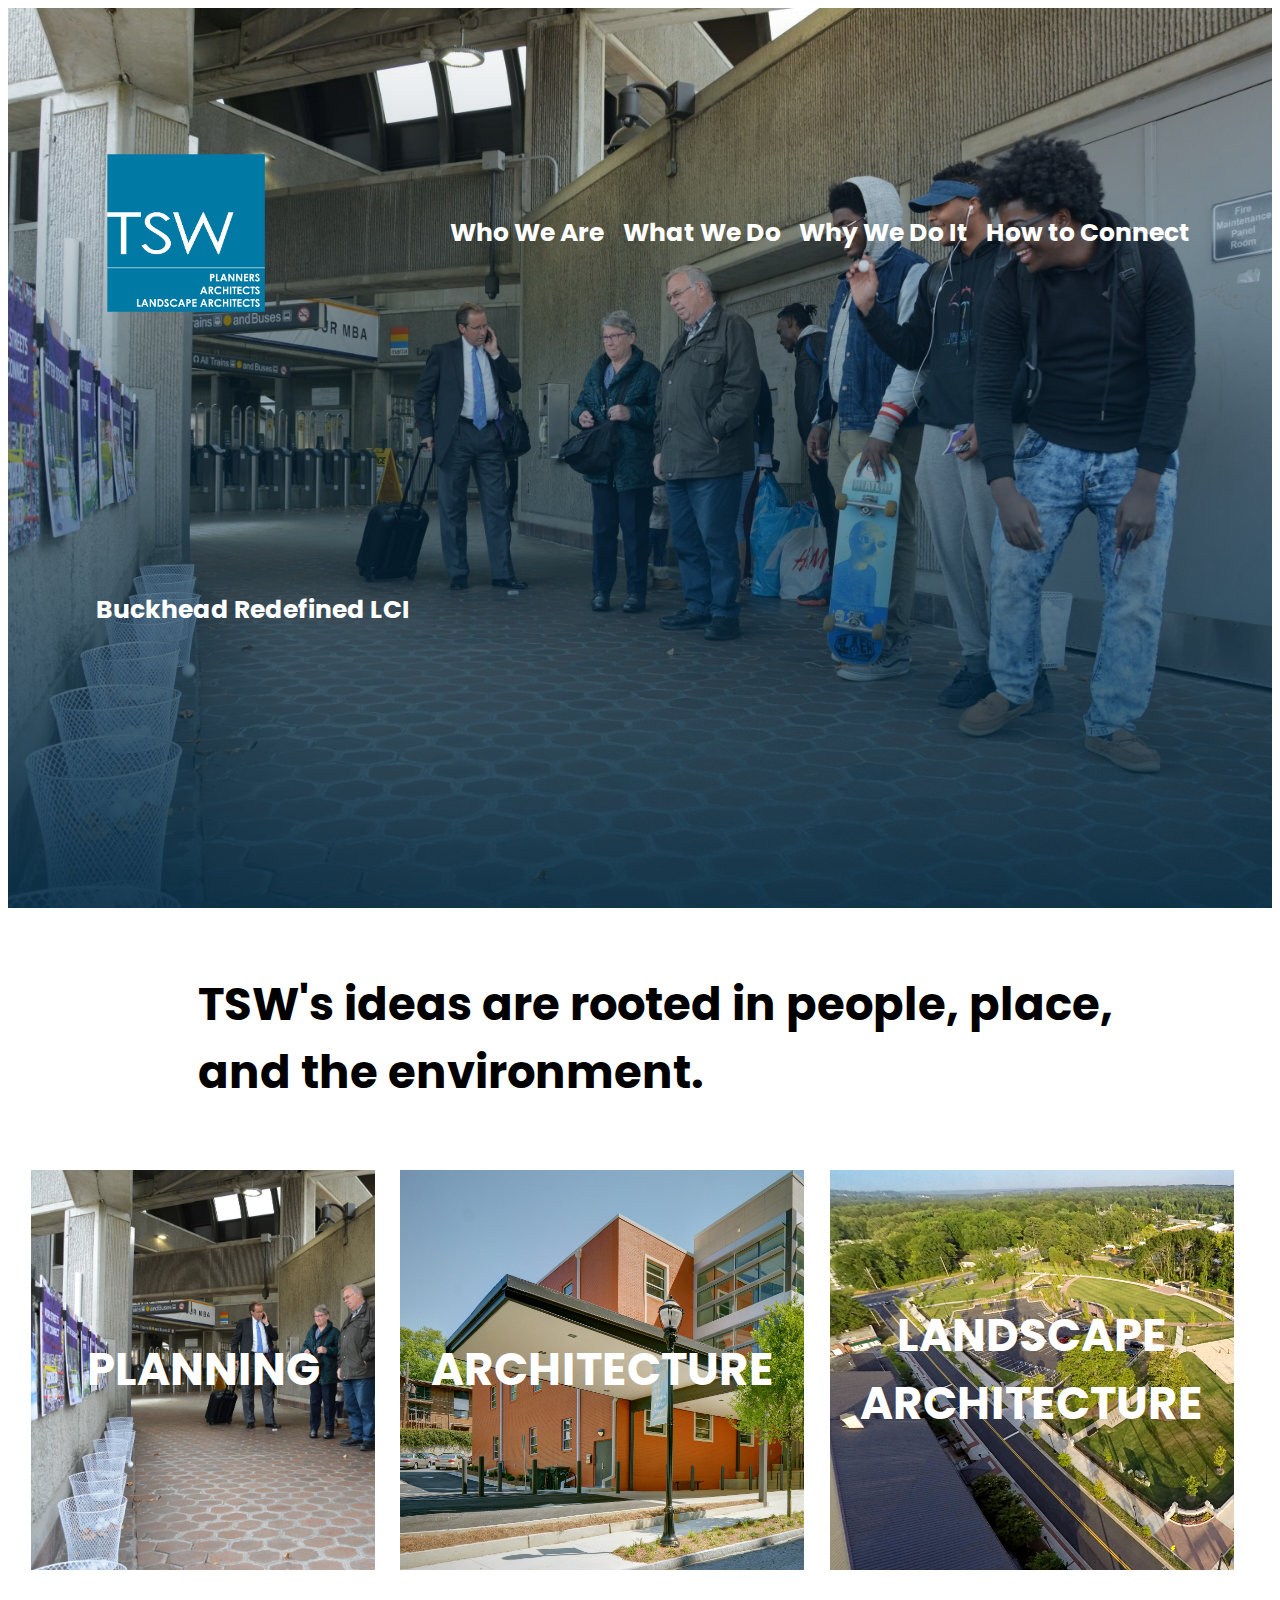
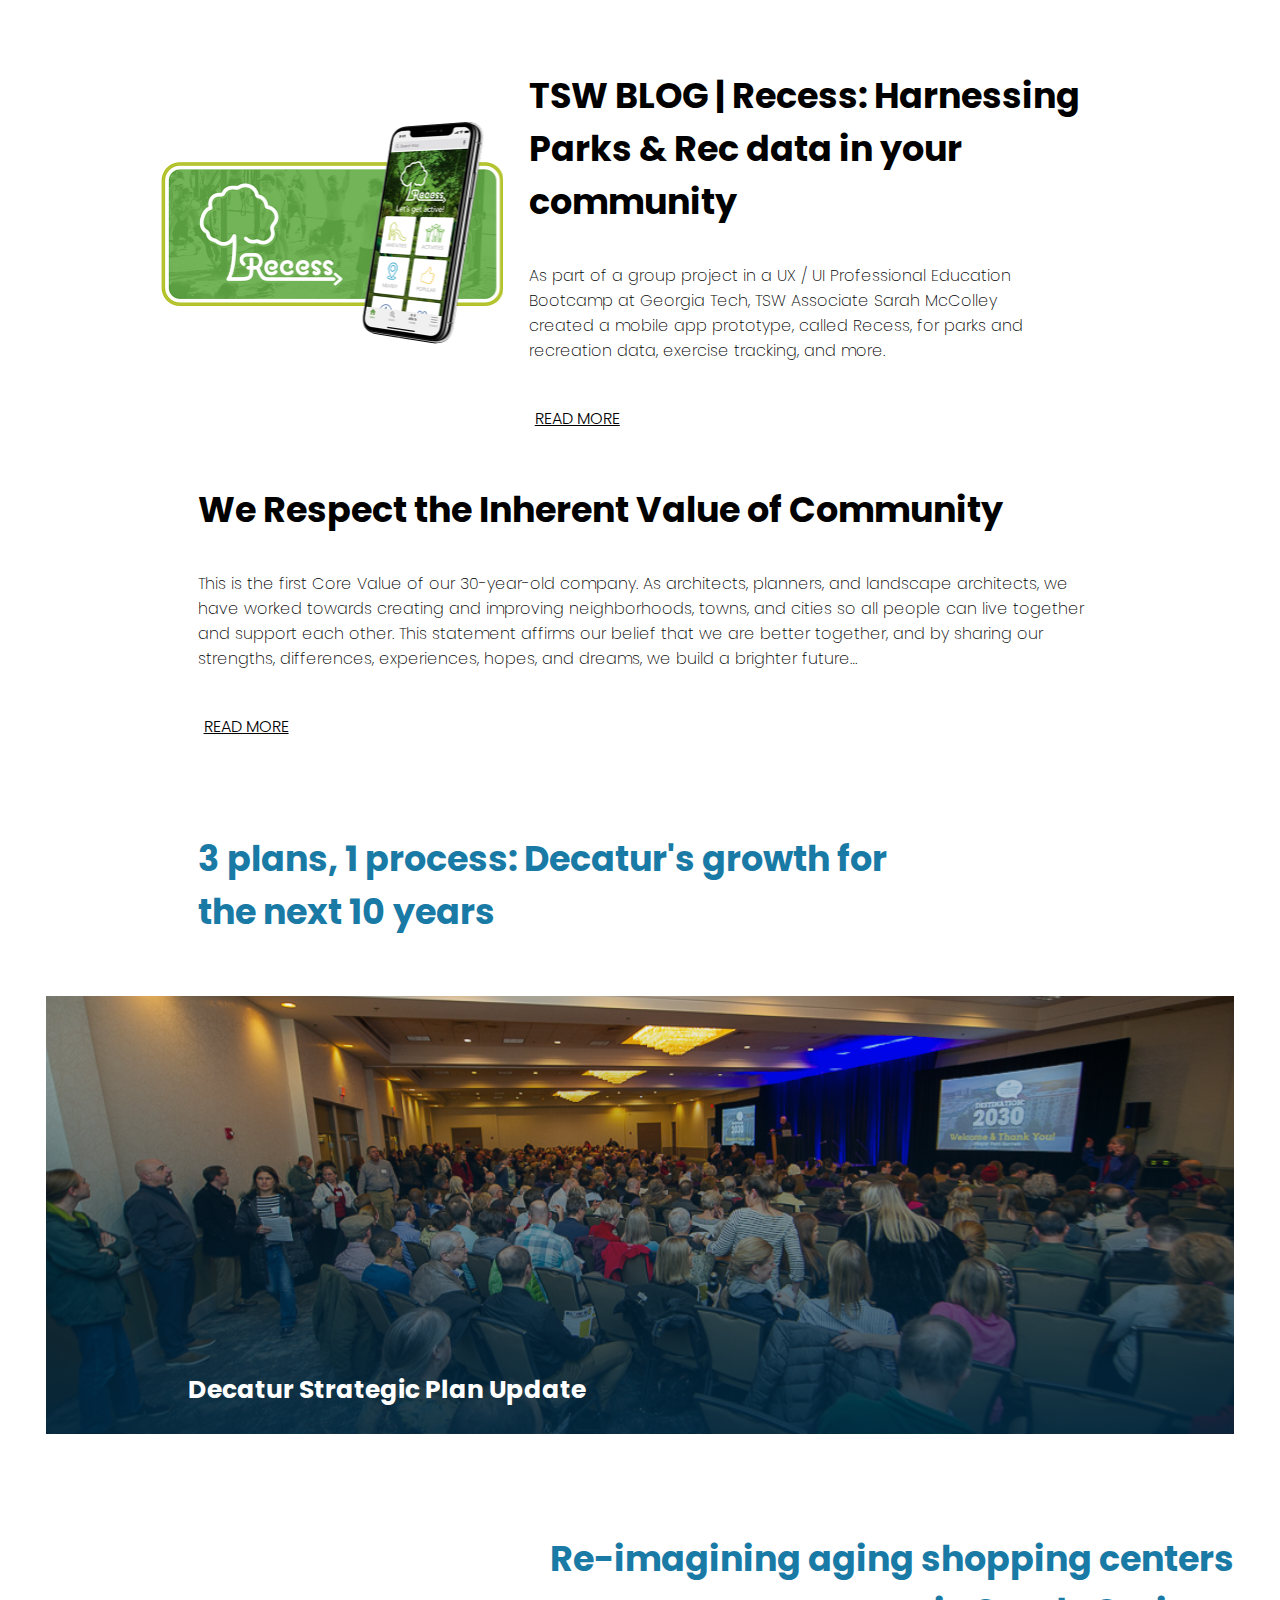
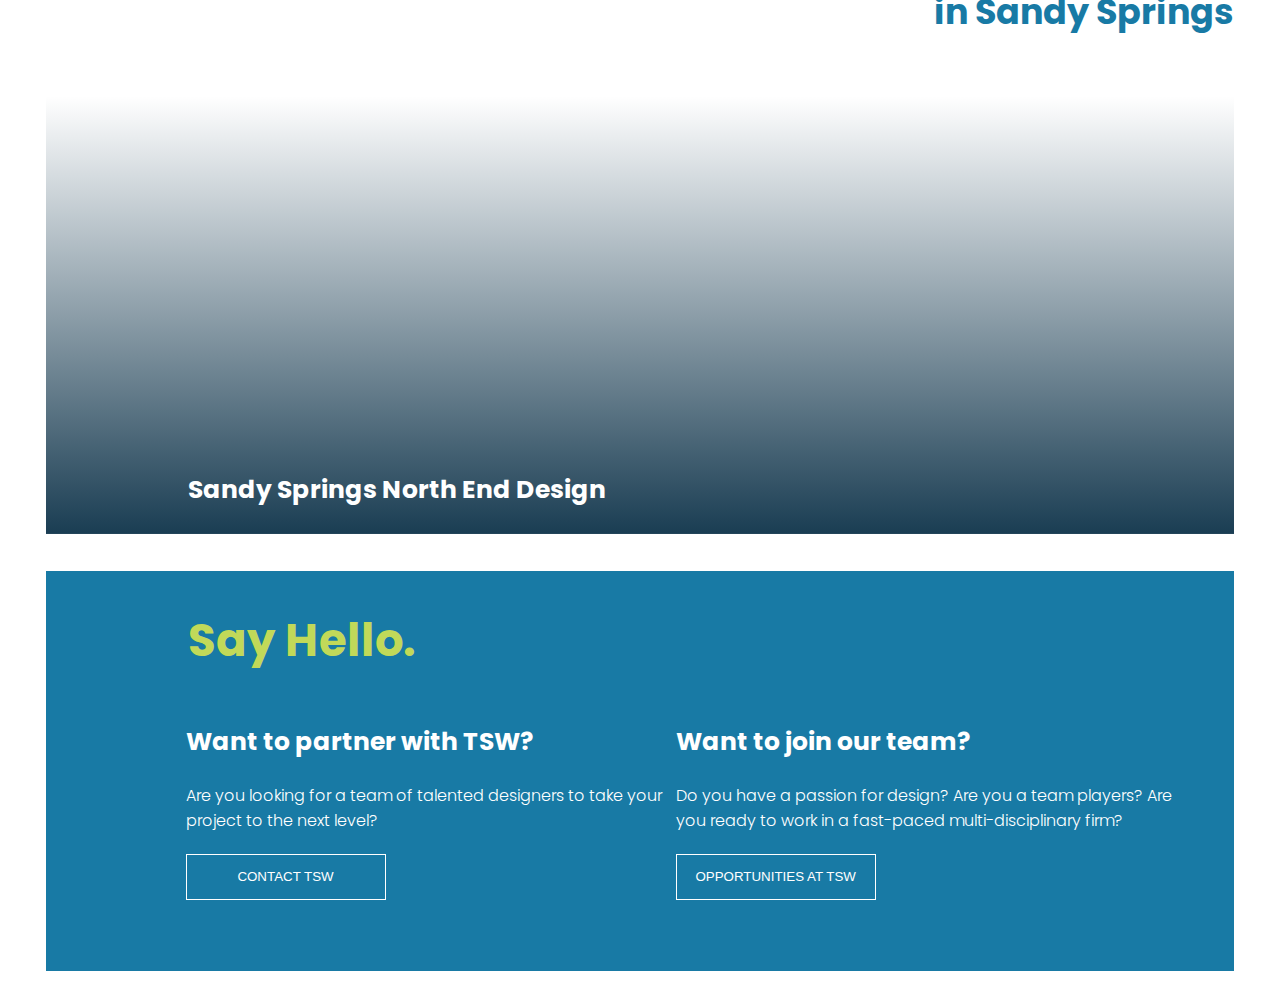
==== index.html @ 7402dec1 "TSW Homework 19 V0" ====
<!DOCTYPE html>
<html>
    <head>
        <title>TSW Planners | Architects | Landscape Architects</title>
        <link rel="preconnect" href="https://fonts.gstatic.com">
        <link href="https://fonts.googleapis.com/css2?family=Poppins:ital,wght@0,100;0,200;0,300;0,400;0,500;0,600;0,700;0,800;0,900;1,100;1,200;1,300;1,400;1,500;1,600;1,700;1,800;1,900&display=swap" rel="stylesheet">
        <link href="css-folder/style.css" rel="stylesheet" type="text/css">
    </head>
    <body>
        <nav class="primaryNav">
            <div id="logo">
                <img src="images-folder/tsw_logo.png">
            </div>
            <nav class="navBar">
                <a href="about.html">Who We Are</a>
                <p>What We Do</p>
                <a href="casestudy.html">Why We Do It</a>
                <p>How to Connect</p>
            </nav>
            <h3 class ="heroProject">
                <p>Buckhead Redefined LCI</p>
            </h3>
        </nav>

        <div class="TSWideas">
                <h1>TSW's ideas are rooted in people, place, and the environment.</h1>
        </div>
            
        <section class="studios">
            <div id="planning">
                <h1>PLANNING</h1>
            </div>
            <div id="architecture">
                <h1>ARCHITECTURE</h1>
            </div>
            <div id="larch">
                <h1>LANDSCAPE ARCHITECTURE</h1>
            </div>
        </section>
        <div></div>

        <section class= "Blog">
            <div id="Recess">
            </div>
            <div id="BlogPost">
                <h2 class="BlogName">
                    <p>TSW BLOG | Recess: Harnessing Parks & Rec data in your community</p>
                </h2>
                <h4 class="BlogDesc">
                    <p>As part of a group project in a UX / UI  Professional Education Bootcamp at Georgia Tech, TSW Associate Sarah McColley created a mobile app prototype, called Recess, for parks and recreation data, exercise tracking, and more. </p>
                </h4>
                <button class="readMore">
                    <h4>READ MORE</h4>
                </button>
            </div>
            
            <div class="valueCommunity">
                <h2 class="valueName">
                    <p>We Respect the Inherent Value of Community</p>
                </h2>
                <h4 class="valueDesc">
                    <p>This is the first Core Value of our 30-year-old company.  As architects, planners, and landscape architects, we have worked towards creating and improving neighborhoods, towns, and cities so all people can live together and support each other. This statement affirms our belief that we are better together, and by sharing our strengths, differences, experiences, hopes, and dreams, we build a brighter future…</p>
                </h4>
                <button class="readMore">
                    <h4>READ MORE</h4>
                </button>
            </div>
        </section>

        <section class="featuredProjects">
            <h2 class="decaturHeadline">
                <p> 3 plans, 1 process: Decatur's growth for the next 10 years</p>
            </h2>
            <div id="decatur">
                <h3 class="projectName">
                    <p>Decatur Strategic Plan Update</p>
                </h3>
            </div>
            <h2 class="ssHeadline">
                <p>Re-imagining aging shopping centers in Sandy Springs</p>
            </h2>
            <div id="sandySprings">
                <h3 class="projectName">
                    <p>Sandy Springs North End Design</p>
                </h3>
            </div>
        </section>

        <section class="footer">
            <h1 class="sayHello">Say Hello.</h1>
            <div class="footerLeft">
                <h3 class="team">Want to partner with TSW?</h3>
                <h4 class="designTeam">
                    <p>Are you looking for a team of talented designers to take your project to the next level?</p>
                </h4>
                <button class="whitePrimary">
                    <p>CONTACT TSW</p>
                </button>
            </div>        
            <div class="footerRight">
                <h3 class="team">Want to join our team?</h3>
                <h4 class="designTeam">
                    <p>Do you have a passion for design? Are you a team players? Are you ready to work in a fast-paced multi-disciplinary firm?</p>
                </h4>
                <button class="whitePrimary">
                    <p>OPPORTUNITIES AT TSW</p>
                </button>
            </div>
        </section>
        
    </body>
</html>
---- css-folder/style.css ----
/*Navigation*/

.primaryNav {
    display: grid;
    grid-template-columns: 35% 65%;
    grid-template-rows: 450px 450px;
    grid-template-areas:
        "logo navBar";
    margin: 0px;
     /* Permalink - use to edit and share this gradient: https://colorzilla.com/gradient-editor/#ffffff+0,012840+84,012840+84&0+0,0.9+100;TSW */
     background: -moz-linear-gradient(top, rgba(255,255,255,0) 0%, rgba(1,40,64,0.76) 84%, rgba(1,40,64,0.9) 100%),url(../images-folder/buckhead_redefined.JPG); /* FF3.6-15 */
     background: -webkit-linear-gradient(top, rgba(255,255,255,0) 0%,rgba(1,40,64,0.76) 84%,rgba(1,40,64,0.9) 100%),url(../images-folder/buckhead_redefined.JPG); /* Chrome10-25,Safari5.1-6 */
     background: linear-gradient(to bottom, rgba(255,255,255,0) 0%,rgba(1,40,64,0.76) 84%,rgba(1,40,64,0.9) 100%),url(../images-folder/buckhead_redefined.JPG); /* W3C, IE10+, FF16+, Chrome26+, Opera12+, Safari7+ */
     filter: progid:DXImageTransform.Microsoft.gradient( startColorstr='#00ffffff', endColorstr='#e6012840',GradientType=0 ); /* IE6-9 */   
     background-repeat: no-repeat;
     background-size: cover;
     background-position: center;
    
}
#logo {
    grid-area: logo;
    display: flex;
    position: relative;
    transform: scale(.35);
    margin-left: -15%;
    justify-content: flex-start;
}
.navBar {
    display: flex;
    grid-area: navBar;
    justify-content: space-between;
    font-size: 25px;
    font-weight: 700;
    font-family: 'Poppins', sans-serif;
    color: white;
    margin-right: 10%;
    align-items: center;
    justify-content: space-between;
}
a {
    color: white;
    text-decoration: none;
}
a:active {
    color: white;
    text-decoration: underline, #187AA5;
}
.heroProject p {
    margin-left: 20%;
    color: white;
    width: 90%;
    font-weight: 700;
    margin-top: 30%;
}

/*Studios*/

.TSWideas {
    display: inline-block;
    width: 75%;
    text-align: left;
    font-weight: 700;
    margin-left: 15%;
    margin-top: 5%;
}

.studios {
    display: grid;
    grid-template-columns: 1fr 1fr 1fr;
    grid-template-rows: 400px;
    grid-gap: 2%;
    grid-template-areas:
        "planning architecture larch";
    text-align: center;
    align-content: center; 
    margin-right: 3%;
    margin-left: -3%;
    margin-top: 5%;
    margin-bottom: 5%;
    color: white;
}

#planning {
    display: flex;
    grid-area: planning;
    background-image: url(../images-folder/buckhead_redefined.JPG);
    background-size: cover;
    margin-left: 15%;
    justify-content: center;
    align-items: center;
    
}
#architecture {
    display: flex;
    grid-area: architecture;
    background-image: url(../images-folder/christ_church.jpg);
    background-size: cover;
    justify-content: center;
    align-items: center;
}

#larch {
    display: flex;
    grid-area: larch;
    background-image: url(../images-folder/lawrenceville_lawn.jpg);
    background-size: cover;
    justify-content: center;
    align-items: center;

}
/**Blog Posts**/

.Blog {
    display: grid;
    grid-template-columns: 1fr 1.5fr;
    grid-template-rows: 400px 300px;
    grid-template-areas:
        "Recess BlogPost"
        "valueCommunity valueCommunity";
    grid-gap: 2%;
    margin-top: 5%;
}
#Recess {
    grid-area: Recess;
    background-image: url(../images-folder/recess_home.png);
    background-size: cover;
    margin-left: 25%;
}

#BlogPost {
    background-image: url(..images-folder/recess_home.png);
    grid-area: BlogPost;
    margin-right: 15%;
}

.BlogDesc p {
    font-weight: 200;
    width: 85%;
}
.readMore {
    font-weight: 900;
    text-decoration: underline;
    border-color: none;
    border-style: none;
    background-color: transparent;
}
.valueCommunity {
    grid-area: valueCommunity;
    margin-left: 15%
}
.valueName {
    font-weight: 700;
    width: 85%;
}
.valueDesc {
    font-weight: 200;
    width: 85%;
}


/*Featured Projects*/
.featuredProjects {
    display: grid;
    grid-template-columns: 40% 60%;
    grid-template-rows: 300px 400px 300px 400px;
    grid-template-areas:
        "decaturHeadline decaturHeadline"
        "decatur decatur"
        "ssHeadline ssHeadline"
        "sandySprings sandySprings";
}
.decaturHeadline {
    grid-area: decaturHeadline;
    width: 55%;
    margin-left: 15%;
    margin-top: 5%;
    color: #187AA5;
}
#decatur {
    display: flex;
    grid-area: decatur;
    align-items: flex-end;
    justify-content: flex-start;
    margin-top: -3%;
    margin-right: 3%;
    margin-left: 3%;
     /* Permalink - use to edit and share this gradient: https://colorzilla.com/gradient-editor/#ffffff+0,012840+84,012840+84&0+0,0.9+100;TSW */
     background: -moz-linear-gradient(top, rgba(255,255,255,0) 0%, rgba(1,40,64,0.76) 84%, rgba(1,40,64,0.9) 100%),url(../images-folder/decatur_openingnight.jpg); /* FF3.6-15 */
     background: -webkit-linear-gradient(top, rgba(255,255,255,0) 0%,rgba(1,40,64,0.76) 84%,rgba(1,40,64,0.9) 100%),url(../images-folder/decatur_openingnight.jpg); /* Chrome10-25,Safari5.1-6 */
     background: linear-gradient(to bottom, rgba(255,255,255,0) 0%,rgba(1,40,64,0.76) 84%,rgba(1,40,64,0.9) 100%),url(../images-folder/decatur_openingnight.jpg); /* W3C, IE10+, FF16+, Chrome26+, Opera12+, Safari7+ */
     filter: progid:DXImageTransform.Microsoft.gradient( startColorstr='#00ffffff', endColorstr='#e6012840',GradientType=0 ); /* IE6-9 */   
     background-repeat: no-repeat;
     background-size: cover;
     background-position: center;
}

.ssHeadline {
    grid-area: ssHeadline;
    width: 55%;
    margin-left: 42%;
    margin-right: 3%;
    margin-top: 5%;
    color: #187AA5;
    text-align: right;
}

#sandySprings {
    display: flex;
    grid-area: sandySprings;
    align-items: flex-end;
    justify-content: flex-start;
    margin-right: 3%;
    margin-left: 3%;
    margin-top: -3%;
     /* Permalink - use to edit and share this gradient: https://colorzilla.com/gradient-editor/#ffffff+0,012840+84,012840+84&0+0,0.9+100;TSW */
     background: -moz-linear-gradient(top, rgba(255,255,255,0) 0%, rgba(1,40,64,0.76) 84%, rgba(1,40,64,0.9) 100%),url(../images-folder/northsprings_site1_aerial.jpg); /* FF3.6-15 */
     background: -webkit-linear-gradient(top, rgba(255,255,255,0) 0%,rgba(1,40,64,0.76) 84%,rgba(1,40,64,0.9) 100%),url(../images-folder/northsprings_site1_aerial.jpg); /* Chrome10-25,Safari5.1-6 */
     background: linear-gradient(to bottom, rgba(255,255,255,0) 0%,rgba(1,40,64,0.76) 84%,rgba(1,40,64,0.9) 100%),url(../images-folder/northsprings_site1_aerial.jpg); /* W3C, IE10+, FF16+, Chrome26+, Opera12+, Safari7+ */
     filter: progid:DXImageTransform.Microsoft.gradient( startColorstr='#00ffffff', endColorstr='#e6012840',GradientType=0 ); /* IE6-9 */   
     background-repeat: no-repeat;
     background-size: cover;
     background-position: center;
}

.projectName {
    font-weight: 700;
    width: 55%;
    margin-left: 12%;
    color: white;
    align-items: end;
}
            
            
/*Footer*/
.footer{
    display: grid;
    grid-template-columns: 1fr 1fr;
    grid-template-rows: 100px 300px;
    grid-gap: 6%;
    grid-template-areas:
        "sayHello sayHello"
        "footerLeft footerRight";
    background-color: #187AA5;
    margin-top: 3%;
    margin-right: 3%;
    margin-left: 3%;
}
.sayHello {
    grid-area: sayHello;
    font-weight: 700px;
    color: #C1D959;
    margin-left: 9%;
    padding: 3%;
    margin-bottom: 5%;
}
.footerLeft {
    grid-area: footerLeft;
    margin-left: 25%;
    margin-top: 5%;
    color: white;
}

.footerRight {
    grid-area: footerRight;
    margin-top: 5%;
}
.team {
    font-weight: 700;
    color: white;
}
.designTeam {
    color: white;
    width: 500px;
}
.whitePrimary {
    font-weight: 200;
    border: 1.5px solid white;
    background-color: transparent;
    color: white;
    width: 200px;
}
/* Typography CSS */

h1 {
    font-size: 45px;
    margin: 0px 0px;
    font-weight: 700px;
    font-family: 'Poppins', sans-serif;
}
h2 {
    font-size: 35px;
    margin: 0px 0px;
    font-family: 'Poppins', sans-serif;
}
  
h3 {
    font-size: 25px;
    font-weight: 500;
    margin: 0px 0px;
    font-family: 'Poppins', sans-serif;
}
  
h4 {
    color: black;
    font-weight: 300;
    font-size: 16px;
    font-family: 'Poppins', sans-serif;
}
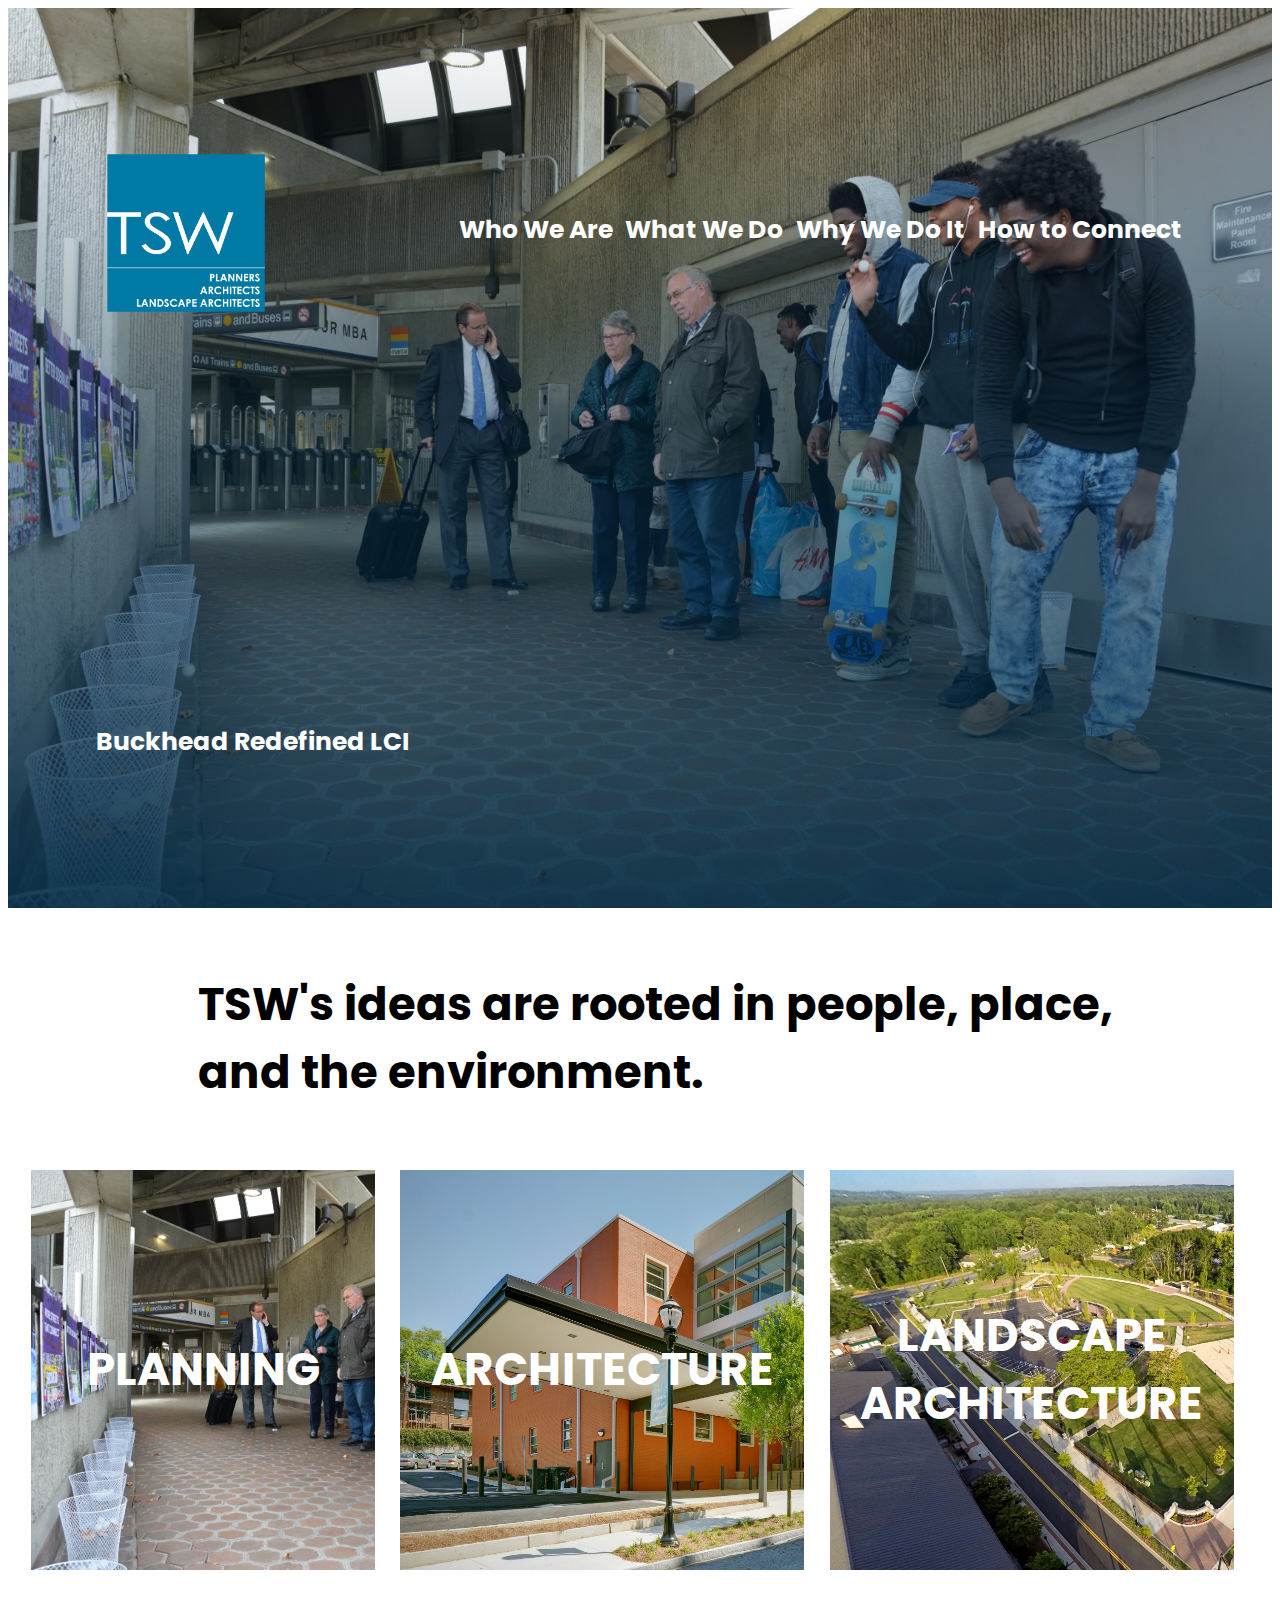
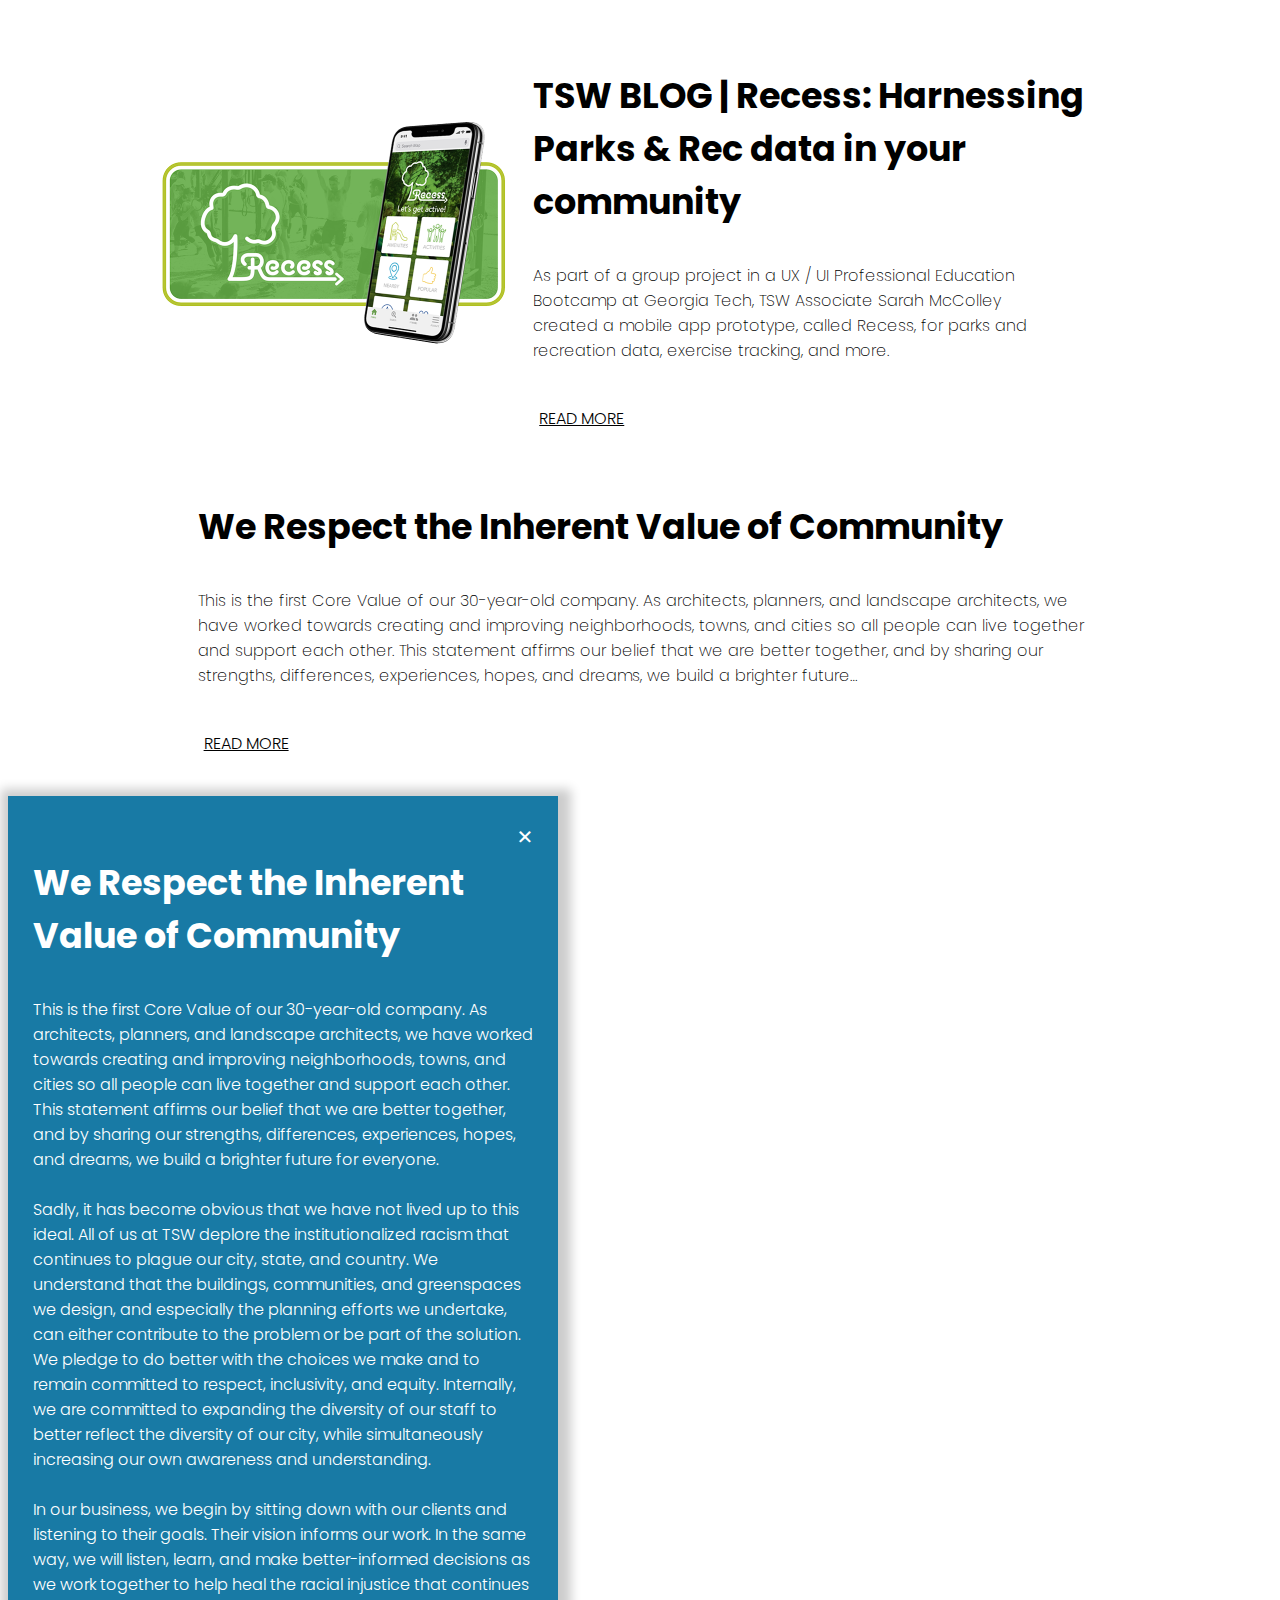
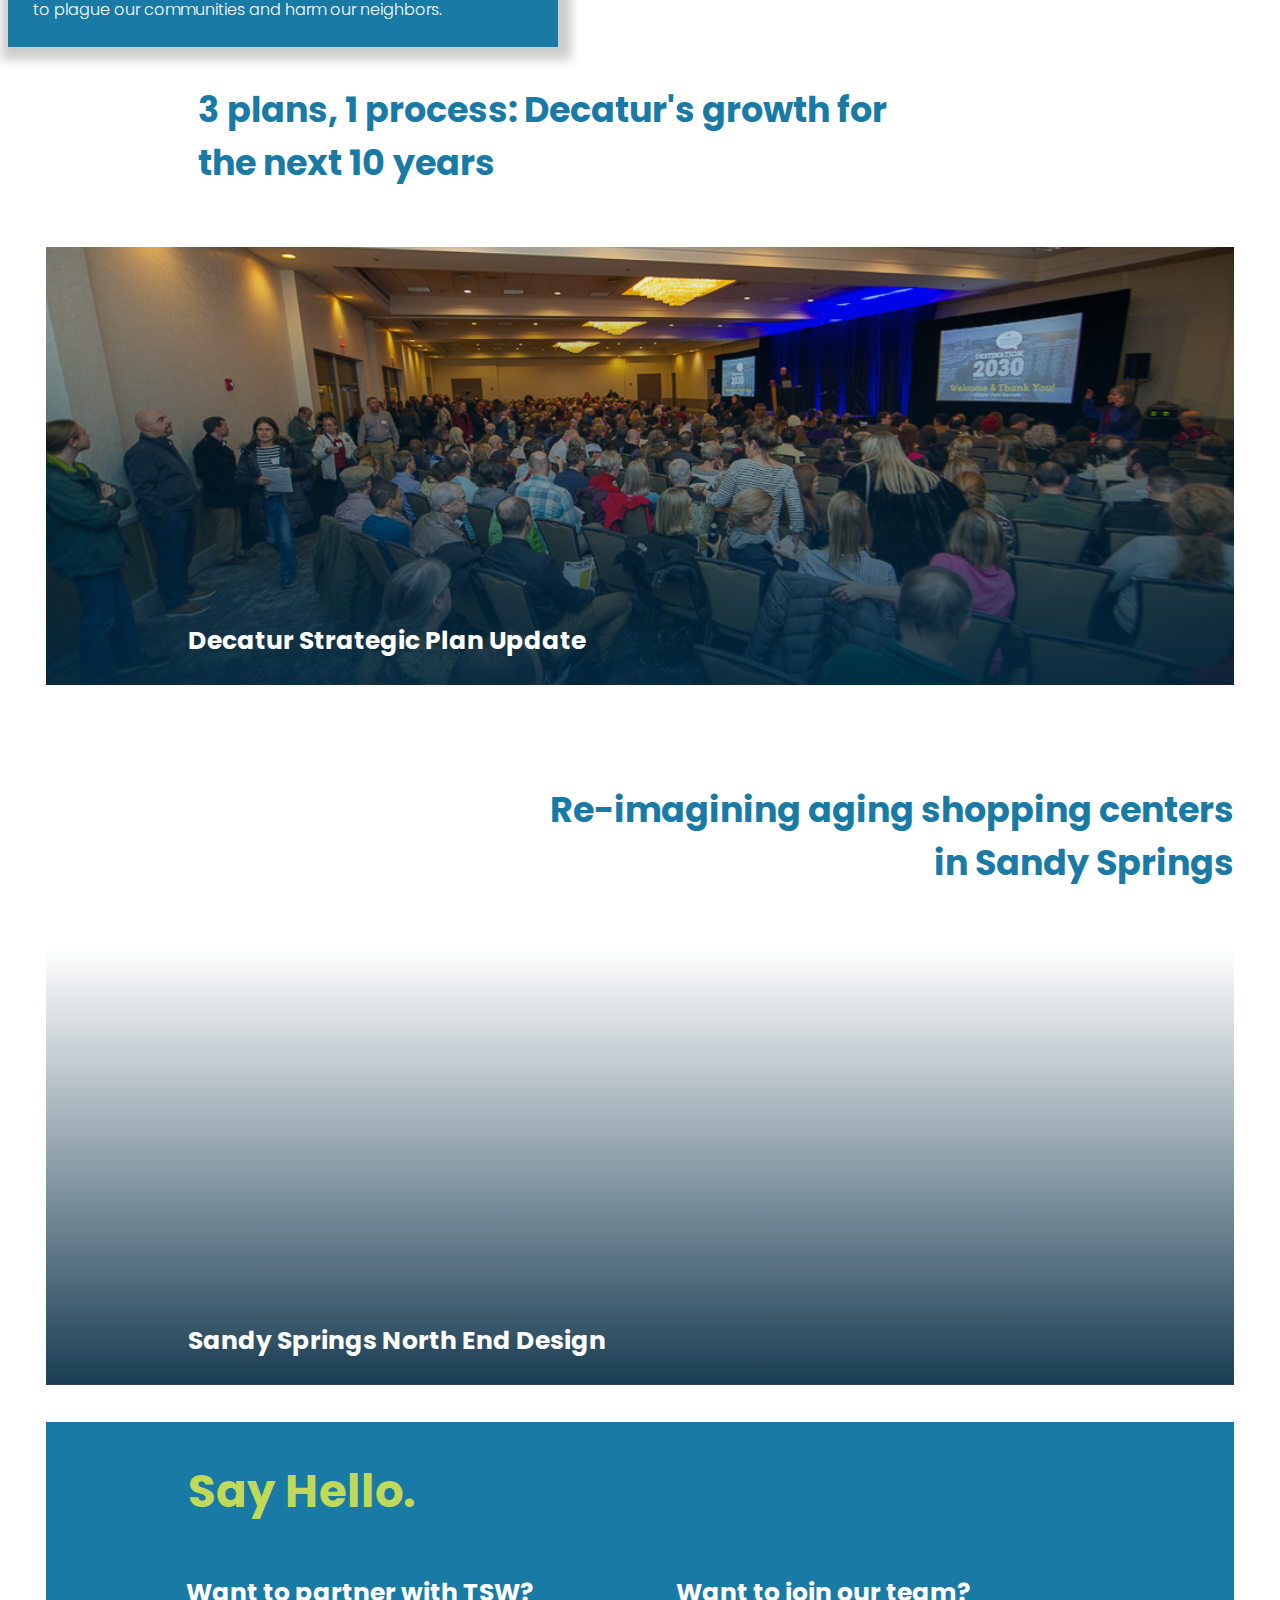
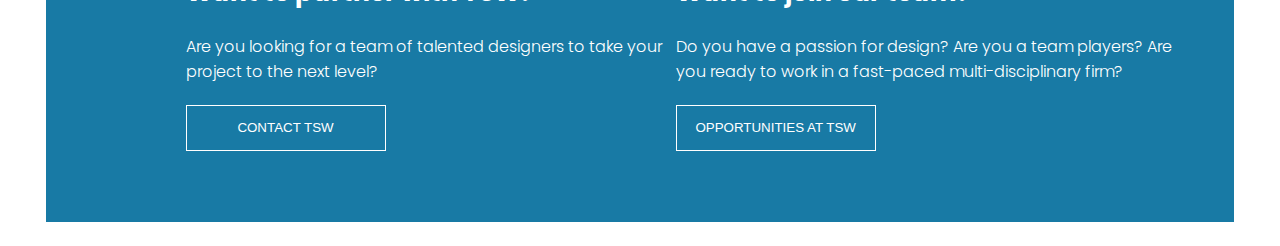
==== commit e857f643: "TSW_Website_HW19_V3" ====
--- a/index.html
+++ b/index.html
@@ -6,6 +6,8 @@
         <link rel="preconnect" href="https://fonts.gstatic.com">
         <link href="https://fonts.googleapis.com/css2?family=Poppins:ital,wght@0,100;0,200;0,300;0,400;0,500;0,600;0,700;0,800;0,900;1,100;1,200;1,300;1,400;1,500;1,600;1,700;1,800;1,900&display=swap" rel="stylesheet">
         <link href="css-folder/style.css" rel="stylesheet" type="text/css">
+        <script src="js-folder/index.js"></script>
+        <script src="https://code.jquery.com/jquery-3.5.1.js"></script>
     </head>
     <body>
         <nav class="primaryNav">
@@ -14,9 +16,9 @@
             </div>
             <nav class="navBar">
                 <a href="about.html">Who We Are</a>
-                <p>What We Do</p>
+                <a>What We Do</a>
                 <a href="casestudy.html">Why We Do It</a>
-                <p>How to Connect</p>
+                <a>How to Connect</a>
             </nav>
             <h3 class ="heroProject">
                 <p>Buckhead Redefined LCI</p>
@@ -55,6 +57,7 @@
                 </button>
             </div>
             
+            
             <div class="valueCommunity">
                 <h2 class="valueName">
                     <p>We Respect the Inherent Value of Community</p>
@@ -62,9 +65,19 @@
                 <h4 class="valueDesc">
                     <p>This is the first Core Value of our 30-year-old company.  As architects, planners, and landscape architects, we have worked towards creating and improving neighborhoods, towns, and cities so all people can live together and support each other. This statement affirms our belief that we are better together, and by sharing our strengths, differences, experiences, hopes, and dreams, we build a brighter future…</p>
                 </h4>
-                <button class="readMore">
+                <button class="readMore value">
                     <h4>READ MORE</h4>
                 </button>
+            </div>
+            <div id="modal">
+                <div class = "modalContent">
+                    <span class="close">&times;</span>
+                    <p>We Respect the Inherent Value of Community</p>
+                    <a>This is the first Core Value of our 30-year-old company.  As architects, planners, and landscape architects, we have worked towards creating and improving neighborhoods, towns, and cities so all people can live together and support each other.  This statement affirms our belief that we are better together, and by sharing our strengths, differences, experiences, hopes, and dreams, we build a brighter future for everyone.
+                        <br><br>Sadly, it has become obvious that we have not lived up to this ideal.  All of us at TSW deplore the institutionalized racism that continues to plague our city, state, and country.  We understand that the buildings, communities, and greenspaces we design, and especially the planning efforts we undertake, can either contribute to the problem or be part of the solution.  We pledge to do better with the choices we make and to remain committed to respect, inclusivity, and equity.  Internally, we are committed to expanding the diversity of our staff to better reflect the diversity of our city, while simultaneously increasing our own awareness and understanding.
+                        <br><br>In our business, we begin by sitting down with our clients and listening to their goals.  Their vision informs our work.  In the same way, we will listen, learn, and make better-informed decisions as we work together to help heal the racial injustice that continues to plague our communities and harm our neighbors.
+                    </a>
+                </div>
             </div>
         </section>
 
@@ -108,6 +121,5 @@
                 </button>
             </div>
         </section>
-        
     </body>
 </html>--- a/css-folder/style.css
+++ b/css-folder/style.css
@@ -26,6 +26,11 @@
     margin-left: -15%;
     justify-content: flex-start;
 }
+
+#logo :hover {
+    transform: scale(1.25);
+    transition: transform .3s;
+}
 .navBar {
     display: flex;
     grid-area: navBar;
@@ -37,21 +42,30 @@
     margin-right: 10%;
     align-items: center;
     justify-content: space-between;
+    padding: 1%;
+    border-bottom: 3px solid transparent;
 }
 a {
     color: white;
     text-decoration: none;
+    border-bottom: 3px solid transparent;
+}
+
+.navBar a:hover {
+    border-bottom: 3px solid #187AA5;
+    transition: 0.3s;
 }
 a:active {
     color: white;
-    text-decoration: underline, #187AA5;
+    border-bottom: 3px solid #187AA5;
+    
 }
 .heroProject p {
     margin-left: 20%;
     color: white;
     width: 90%;
     font-weight: 700;
-    margin-top: 30%;
+    margin-top: 60%;
 }
 
 /*Studios*/
@@ -91,6 +105,19 @@
     align-items: center;
     
 }
+#planning :hover{
+    display: flex;
+    grid-area: planning;
+    background: -moz-linear-gradient(top, rgba(24,122,165,0.9) 0%, rgba(1,40,64,0.56) 84%, rgba(1,40,64,0.5) 100%); /* FF3.6-15 */
+    background: -webkit-linear-gradient(top, rgba(24,122,165,0.9) 0%,rgba(1,40,64,0.56) 84%,rgba(1,40,64,0.5) 100%); /* Chrome10-25,Safari5.1-6 */
+    background: linear-gradient(to bottom, rgba(24,122,165,0.9) 0%,rgba(1,40,64,0.56) 84%,rgba(1,40,64,0.5) 100%); /* W3C, IE10+, FF16+, Chrome26+, Opera12+, Safari7+ */
+    filter: progid:DXImageTransform.Microsoft.gradient( startColorstr='#e6187aa5', endColorstr='#80012840',GradientType=0 ); 
+    margin-left: 0%;
+    justify-content: center;
+    align-items: center;
+    height: 400px;
+    width: 100%;
+}
 #architecture {
     display: flex;
     grid-area: architecture;
@@ -100,6 +127,20 @@
     align-items: center;
 }
 
+#architecture :hover{
+    display: flex;
+    grid-area: architecture;
+    background: -moz-linear-gradient(top, rgba(24,122,165,0.9) 0%, rgba(1,40,64,0.56) 84%, rgba(1,40,64,0.5) 100%); /* FF3.6-15 */
+    background: -webkit-linear-gradient(top, rgba(24,122,165,0.9) 0%,rgba(1,40,64,0.56) 84%,rgba(1,40,64,0.5) 100%); /* Chrome10-25,Safari5.1-6 */
+    background: linear-gradient(to bottom, rgba(24,122,165,0.9) 0%,rgba(1,40,64,0.56) 84%,rgba(1,40,64,0.5) 100%); /* W3C, IE10+, FF16+, Chrome26+, Opera12+, Safari7+ */
+    filter: progid:DXImageTransform.Microsoft.gradient( startColorstr='#e6187aa5', endColorstr='#80012840',GradientType=0 ); 
+    margin-left: 0%;
+    justify-content: center;
+    align-items: center;
+    height: 400px;
+    width: 100%;
+}
+
 #larch {
     display: flex;
     grid-area: larch;
@@ -108,6 +149,20 @@
     justify-content: center;
     align-items: center;
 
+}
+
+#larch :hover{
+    display: flex;
+    grid-area: larch;
+    background: -moz-linear-gradient(top, rgba(24,122,165,0.9) 0%, rgba(1,40,64,0.56) 84%, rgba(1,40,64,0.5) 100%); /* FF3.6-15 */
+    background: -webkit-linear-gradient(top, rgba(24,122,165,0.9) 0%,rgba(1,40,64,0.56) 84%,rgba(1,40,64,0.5) 100%); /* Chrome10-25,Safari5.1-6 */
+    background: linear-gradient(to bottom, rgba(24,122,165,0.9) 0%,rgba(1,40,64,0.56) 84%,rgba(1,40,64,0.5) 100%); /* W3C, IE10+, FF16+, Chrome26+, Opera12+, Safari7+ */
+    filter: progid:DXImageTransform.Microsoft.gradient( startColorstr='#e6187aa5', endColorstr='#80012840',GradientType=0 ); 
+    margin-left: 0%;
+    justify-content: center;
+    align-items: center;
+    height: 400px;
+    width: 100%;
 }
 /**Blog Posts**/
 
@@ -129,7 +184,6 @@
 }
 
 #BlogPost {
-    background-image: url(..images-folder/recess_home.png);
     grid-area: BlogPost;
     margin-right: 15%;
 }
@@ -145,6 +199,9 @@
     border-style: none;
     background-color: transparent;
 }
+.readMore:hover{
+    color: #187AA5;
+}
 .valueCommunity {
     grid-area: valueCommunity;
     margin-left: 15%
@@ -157,7 +214,54 @@
     font-weight: 200;
     width: 85%;
 }
-
+/**MODAL CSS*/
+
+.modal{
+    display: grid;
+    grid-template-columns: 1fr 1fr 1fr;
+    grid-template-rows: 70vh;
+    grid-template-areas: 
+        "modalContent modalContent modalContent";
+    margin-left: 15%;
+    margin-right: auto;
+    z-index: 2;
+    background-color: rgb(0,0,0); /* Fallback color */
+    background-color: rgba(0,0,0,0.4); /* Black w/ opacity */
+}
+.modalContent {
+    grid-area: modalContent;
+    background-color: #187AA5;
+    position: relative;
+    padding: 5%;
+    width: 500px;
+    border: 5px white;
+    margin: 0 auto;
+    box-shadow: 3px 3px 10px 10px rgba(0,0,0,0.2);
+}
+.modalContent p {
+    font-weight: 700;
+    font-size: 35px;
+    font-family: Poppins;
+    color: white;
+}
+.modalContent a {
+    font-weight: 300;
+    font-size: 16px;
+    font-family: Poppins;
+    color: white;
+}
+.close {
+    color: white;
+    float: right;
+    font-size: 28px;
+    font-weight: bold;
+} 
+  .close:hover,
+  .close:focus {
+    color: #c1d959;
+    text-decoration: none;
+    cursor: pointer;
+}
 
 /*Featured Projects*/
 .featuredProjects {
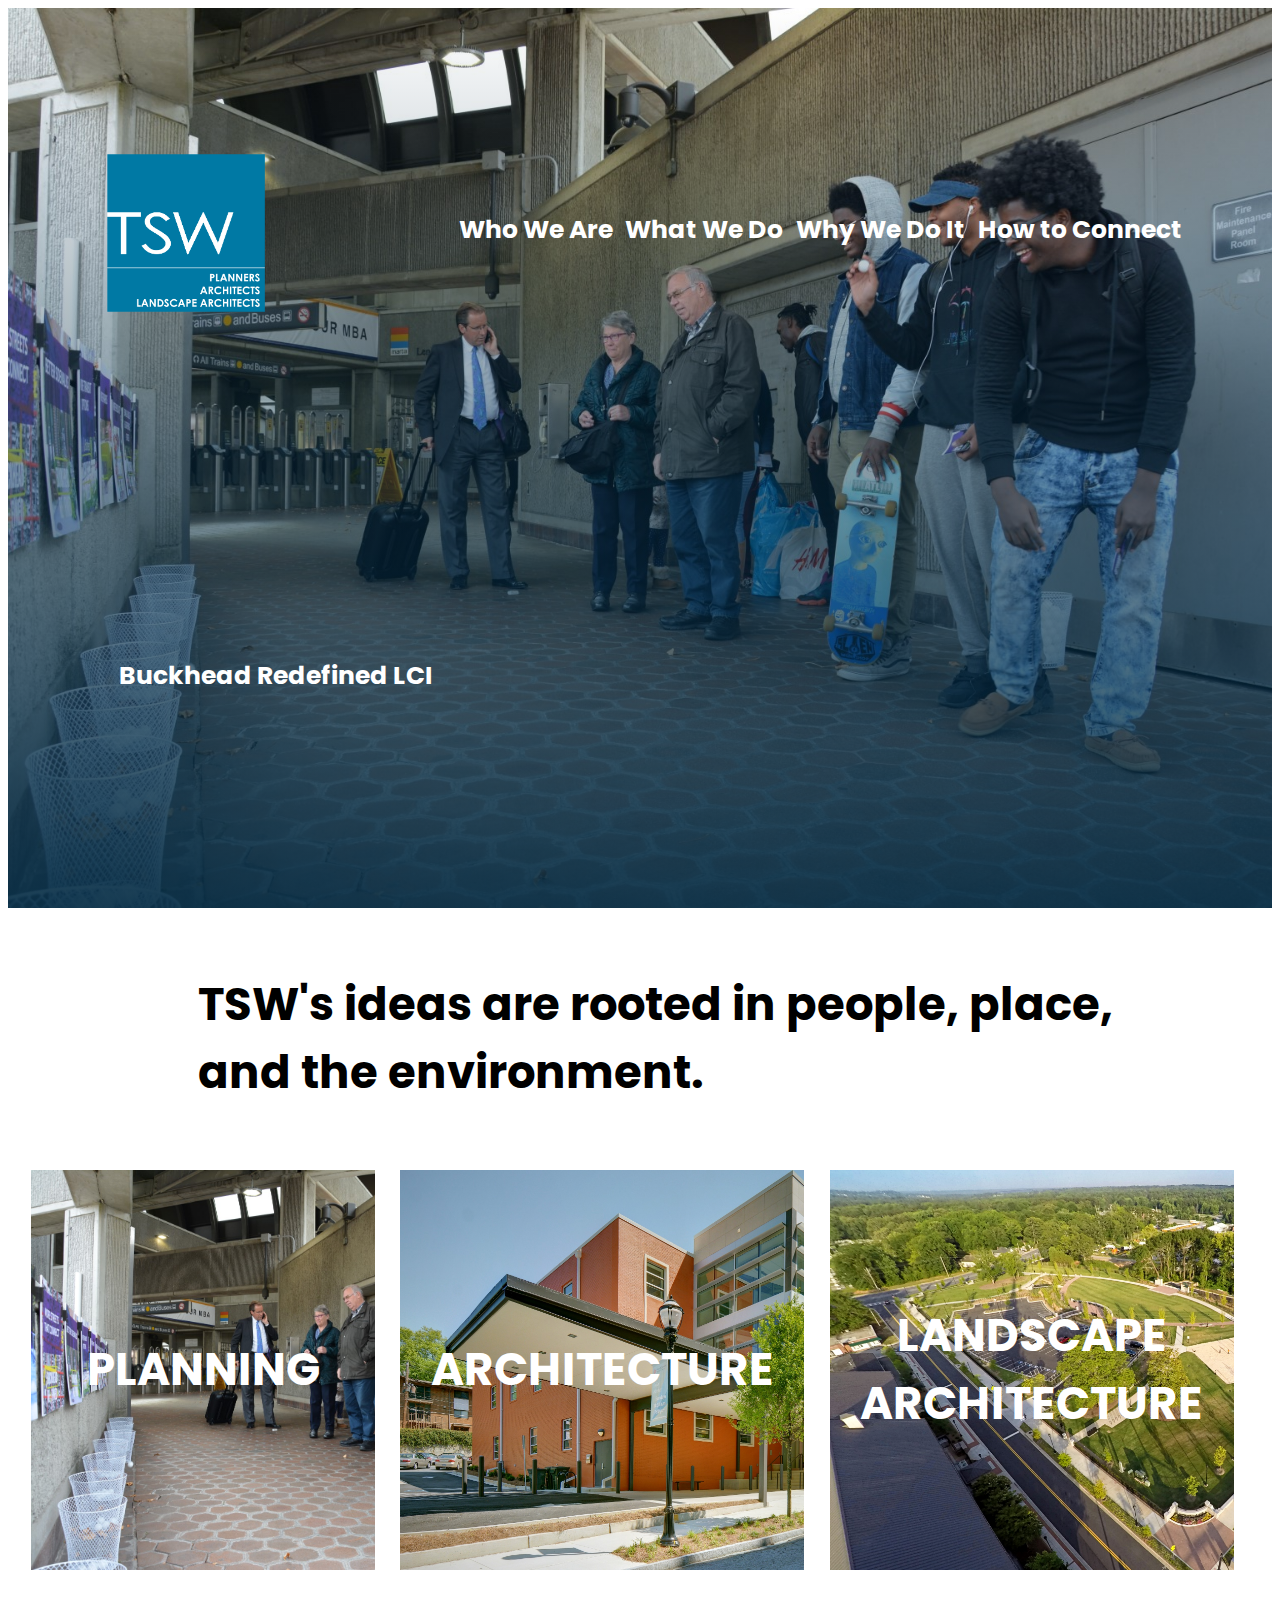
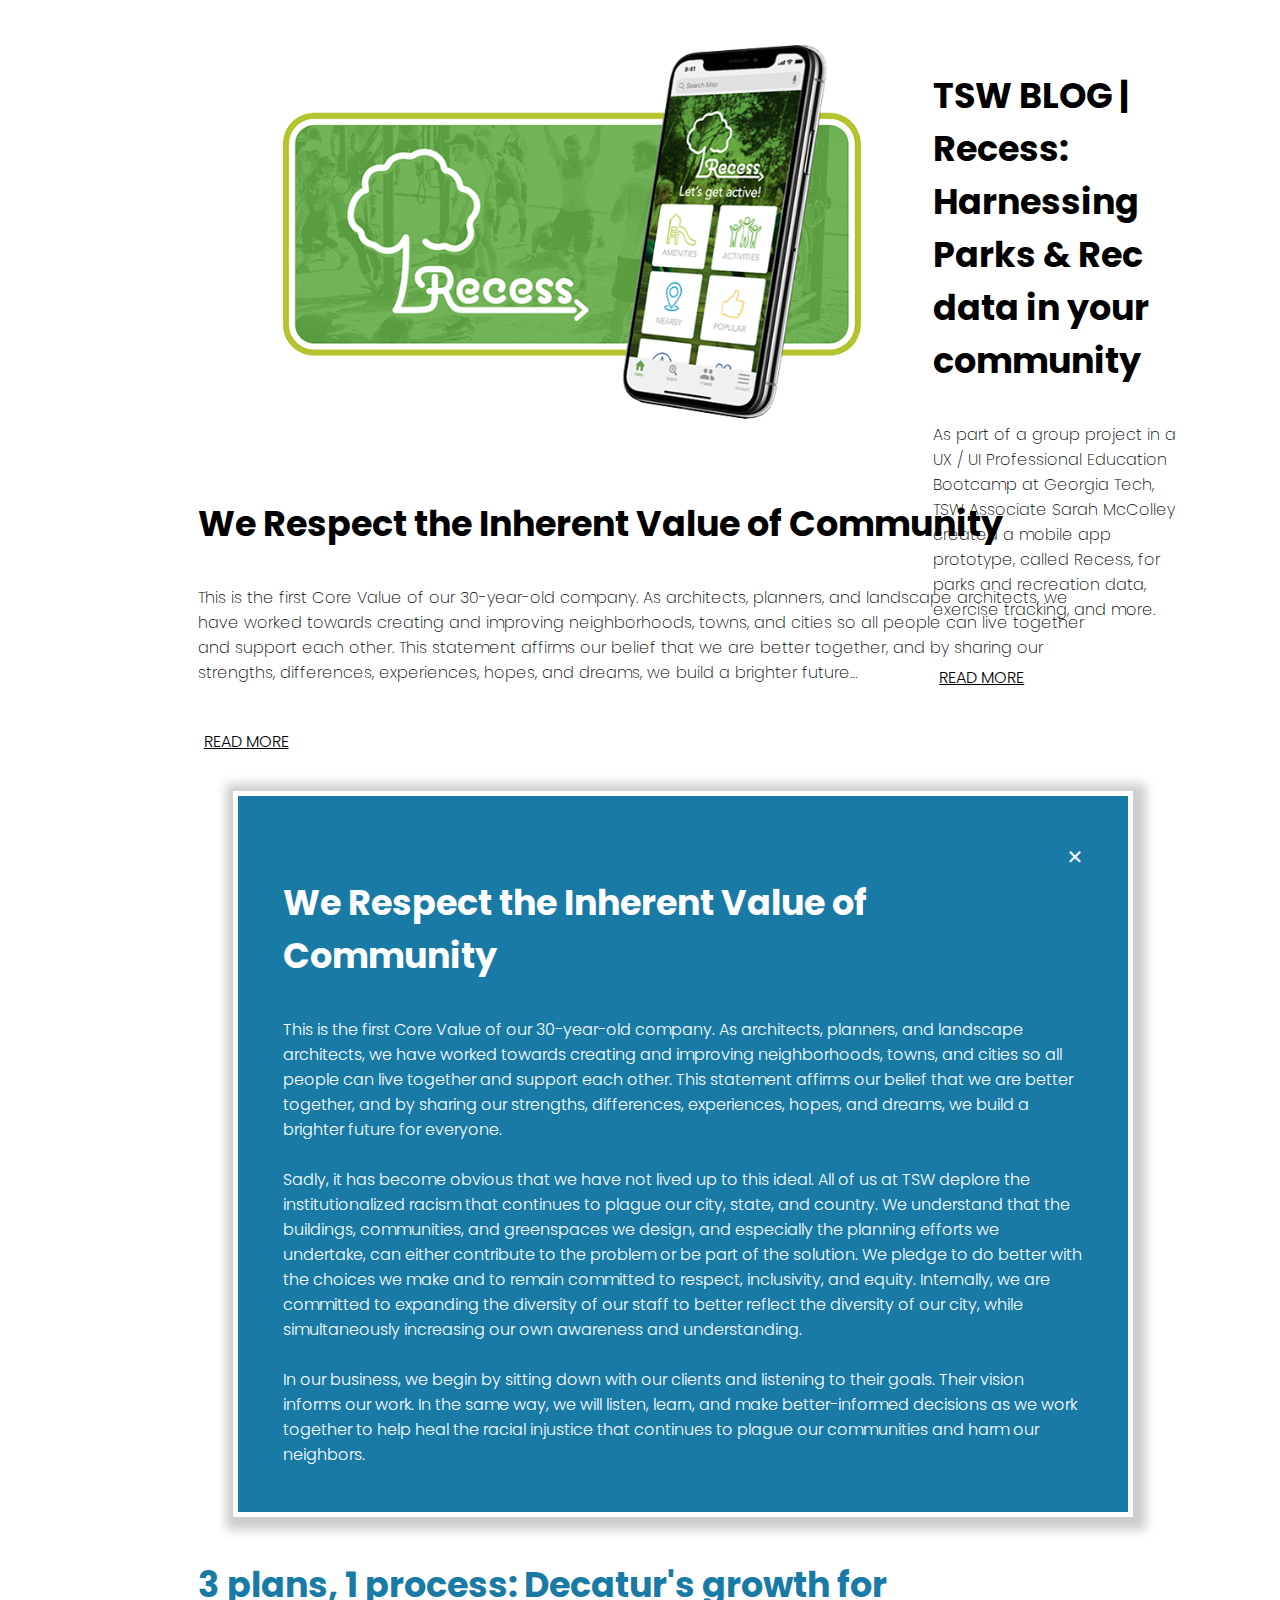
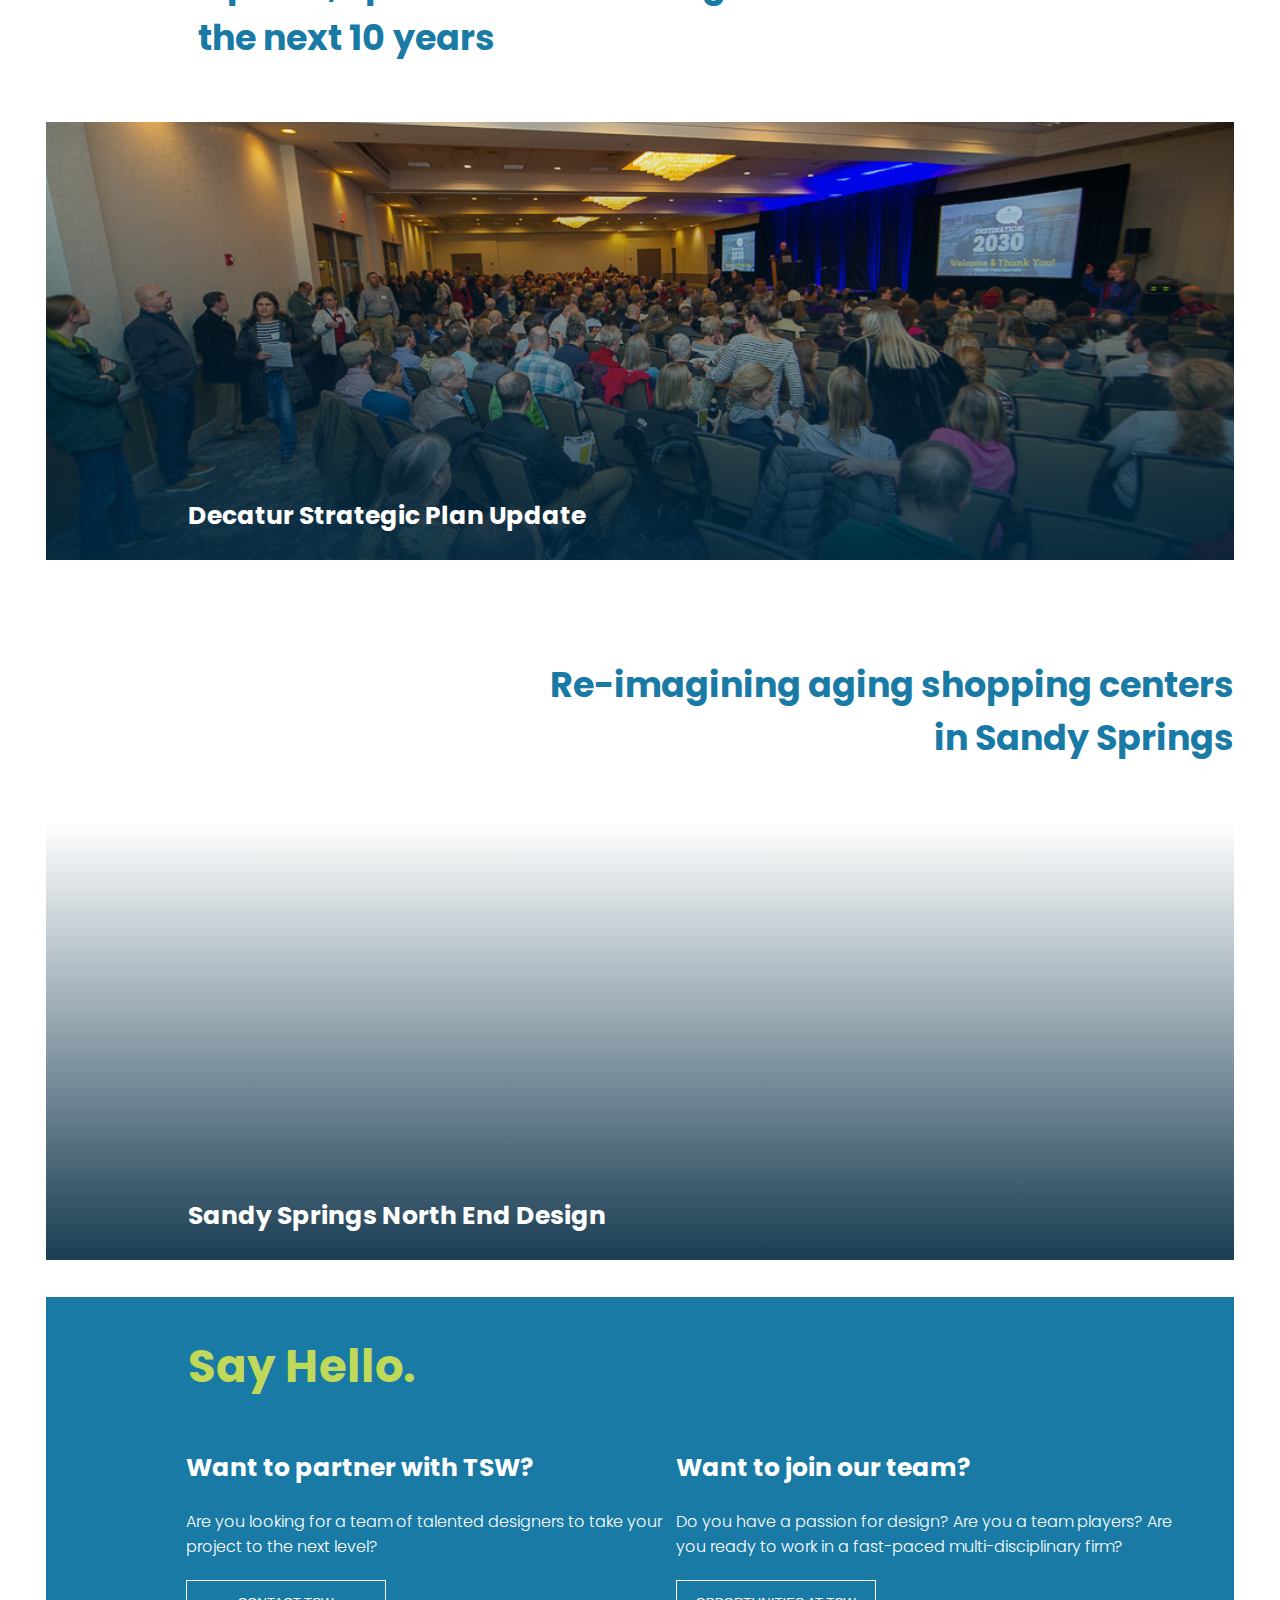
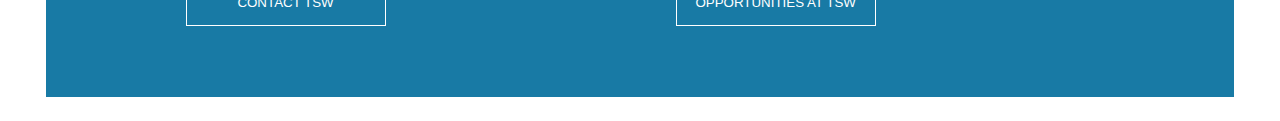
==== commit e99ad018: "TSW_Website_V4" ====
--- a/index.html
+++ b/index.html
@@ -69,7 +69,7 @@
                     <h4>READ MORE</h4>
                 </button>
             </div>
-            <div id="modal">
+            <div id="modal" role="dialog">
                 <div class = "modalContent">
                     <span class="close">&times;</span>
                     <p>We Respect the Inherent Value of Community</p>
--- a/css-folder/style.css
+++ b/css-folder/style.css
@@ -16,6 +16,7 @@
      background-repeat: no-repeat;
      background-size: cover;
      background-position: center;
+     height:100vh;
     
 }
 #logo {
@@ -40,6 +41,7 @@
     font-family: 'Poppins', sans-serif;
     color: white;
     margin-right: 10%;
+    margin-left: 0 auto;
     align-items: center;
     justify-content: space-between;
     padding: 1%;
@@ -61,11 +63,12 @@
     
 }
 .heroProject p {
-    margin-left: 20%;
+    margin-left: 25%;
+    margin-right: 0 auto;
     color: white;
     width: 90%;
     font-weight: 700;
-    margin-top: 60%;
+    margin-top: 45%;
 }
 
 /*Studios*/
@@ -180,6 +183,7 @@
     grid-area: Recess;
     background-image: url(../images-folder/recess_home.png);
     background-size: cover;
+    background-position: center;
     margin-left: 25%;
 }
 
@@ -204,7 +208,8 @@
 }
 .valueCommunity {
     grid-area: valueCommunity;
-    margin-left: 15%
+    margin-left: 15%;
+    margin-right: 0 auto;
 }
 .valueName {
     font-weight: 700;
@@ -217,26 +222,24 @@
 /**MODAL CSS*/
 
 .modal{
-    display: grid;
-    grid-template-columns: 1fr 1fr 1fr;
-    grid-template-rows: 70vh;
-    grid-template-areas: 
-        "modalContent modalContent modalContent";
+    display: flex;
+    flex-grow: 1;
     margin-left: 15%;
     margin-right: auto;
-    z-index: 2;
+    z-index: 5;
     background-color: rgb(0,0,0); /* Fallback color */
     background-color: rgba(0,0,0,0.4); /* Black w/ opacity */
 }
 .modalContent {
-    grid-area: modalContent;
     background-color: #187AA5;
     position: relative;
     padding: 5%;
-    width: 500px;
-    border: 5px white;
-    margin: 0 auto;
+    width: 900px;
+    border: 5px solid white;
+    margin-left: 25%;
+    margin-right: 0 auto;
     box-shadow: 3px 3px 10px 10px rgba(0,0,0,0.2);
+    box-sizing: border-box;
 }
 .modalContent p {
     font-weight: 700;
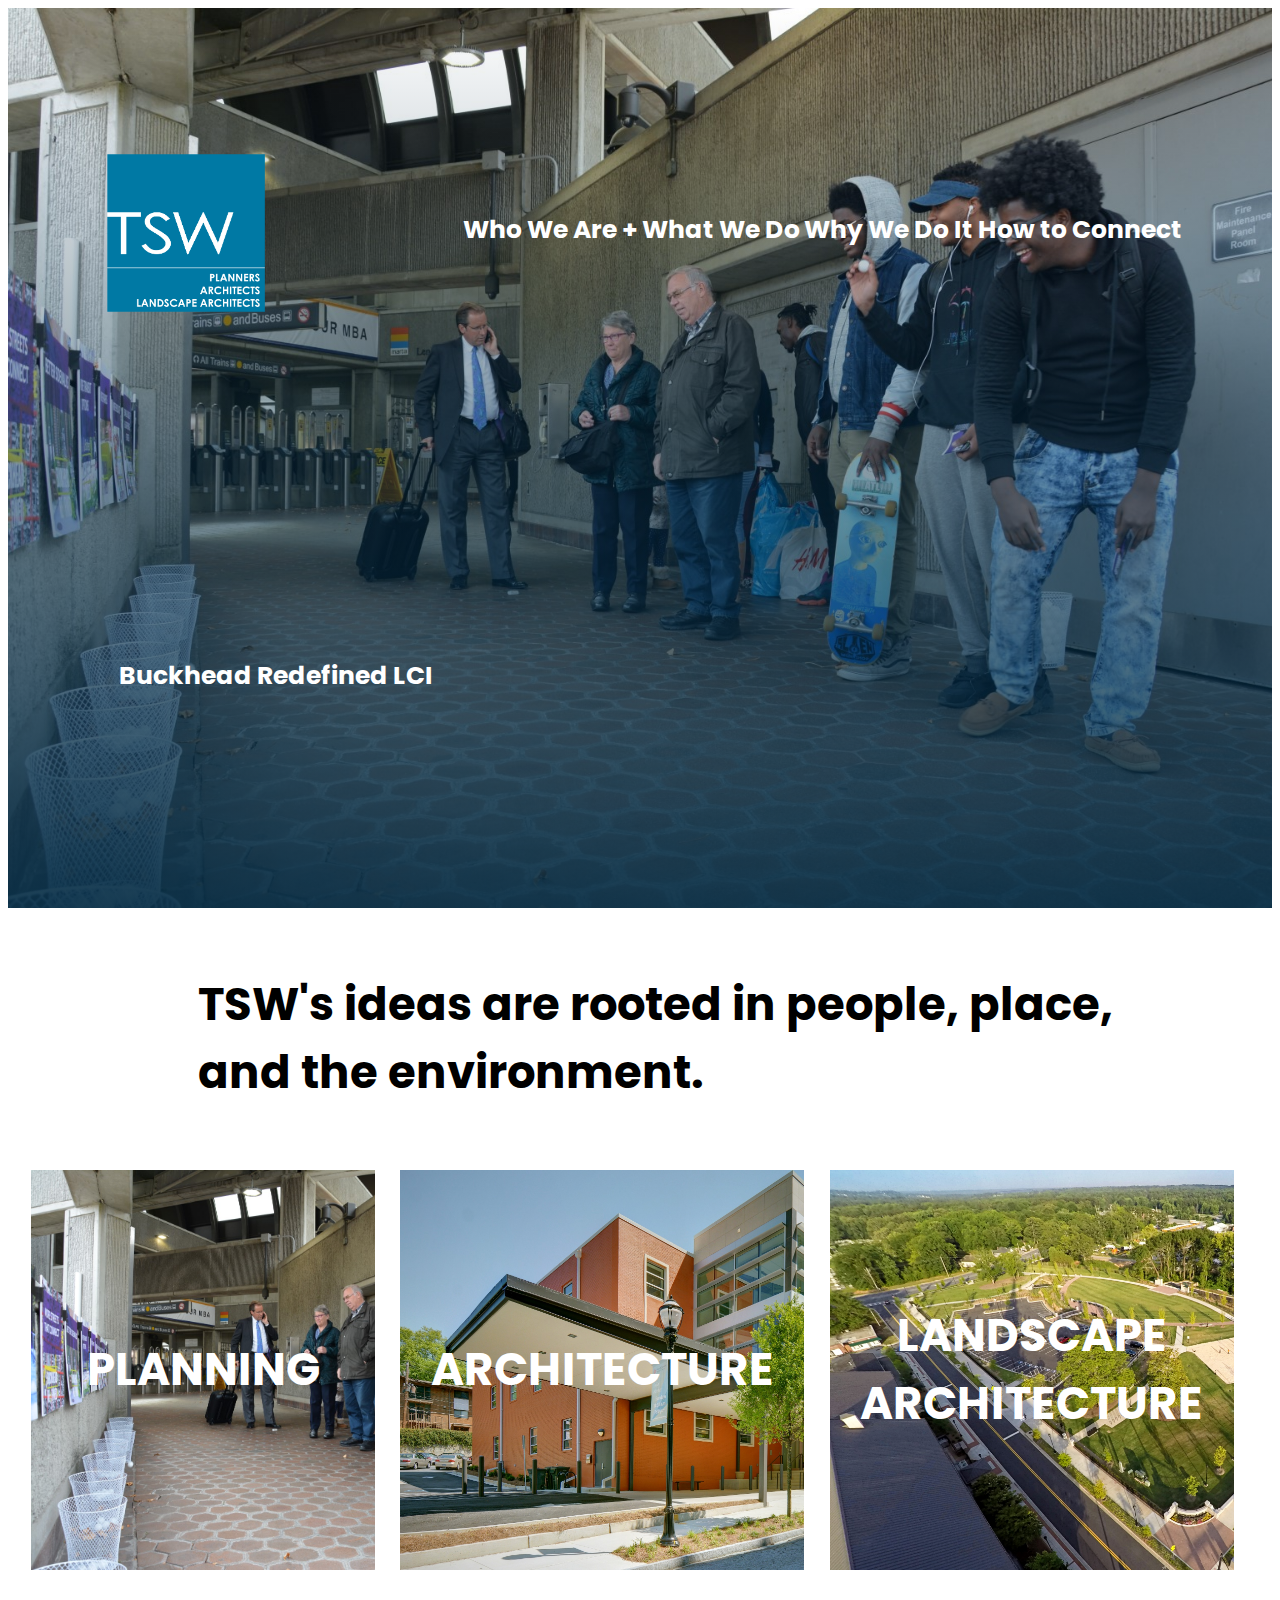
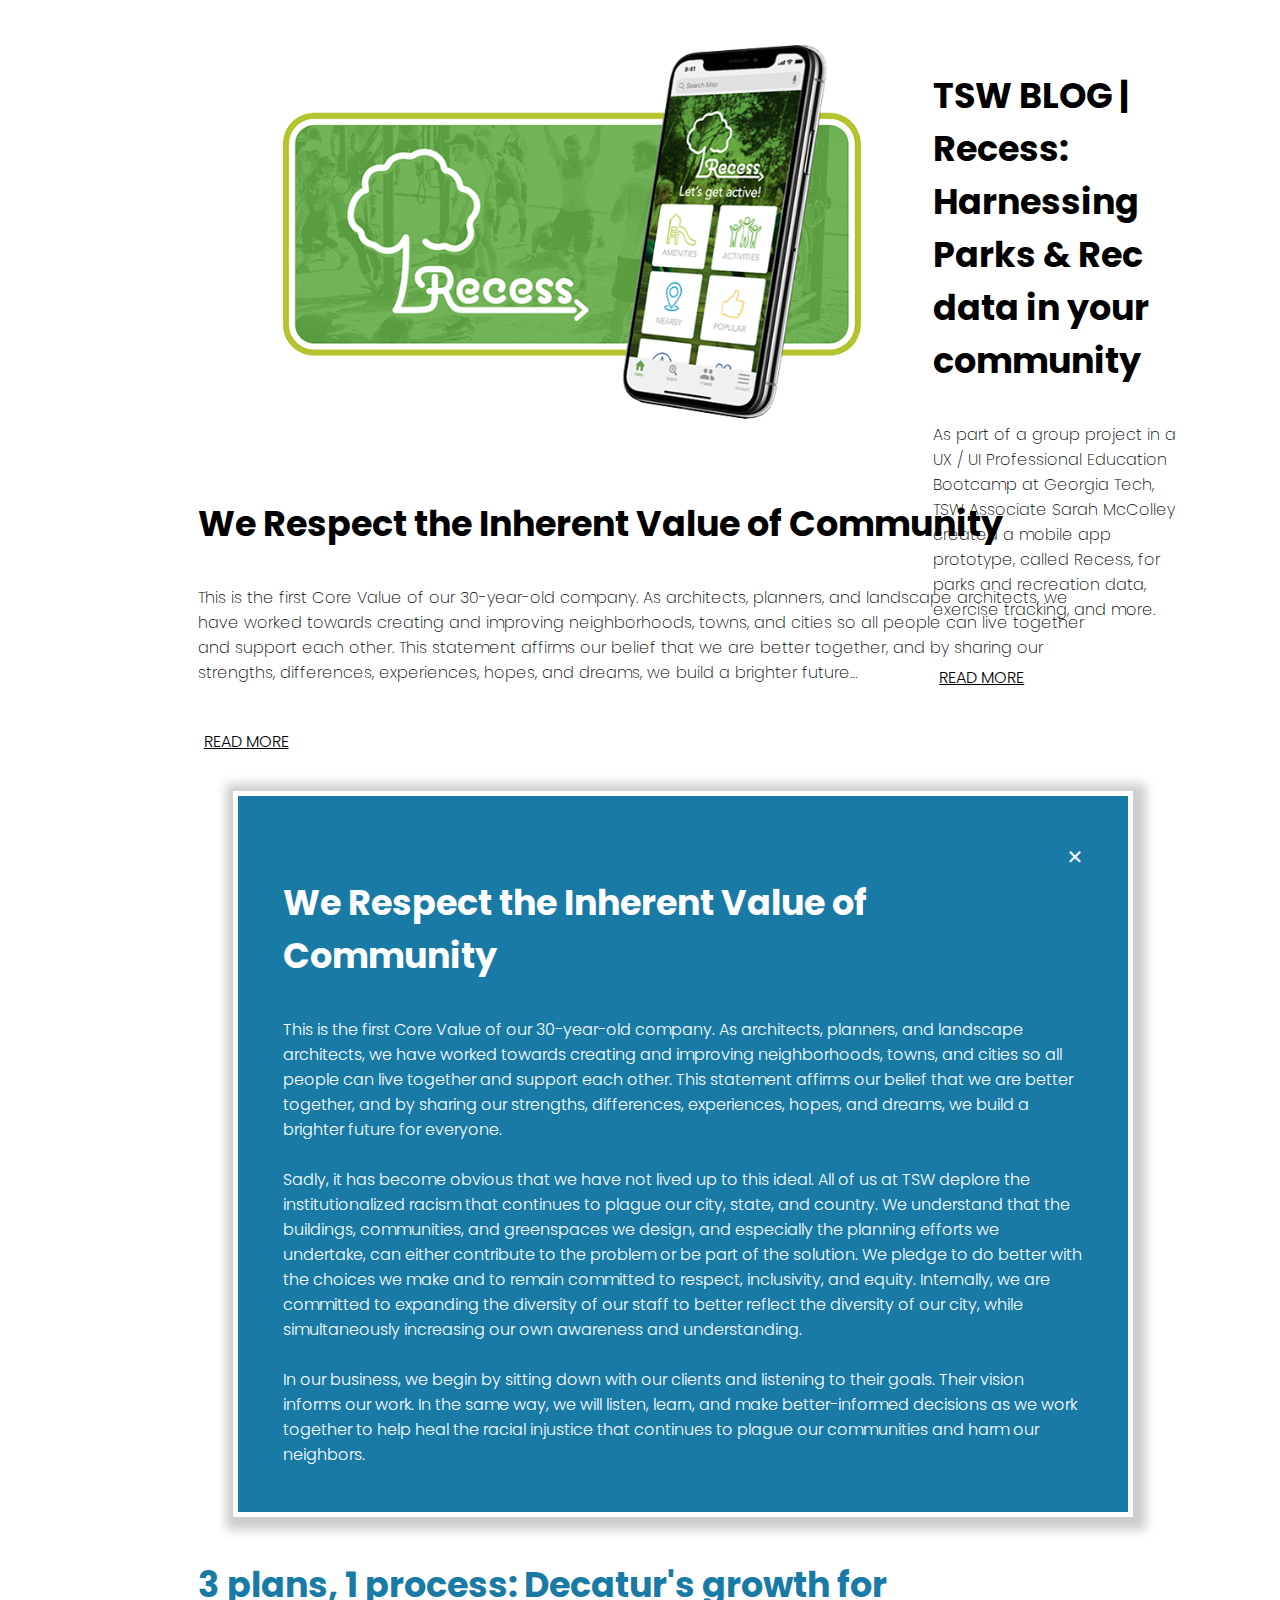
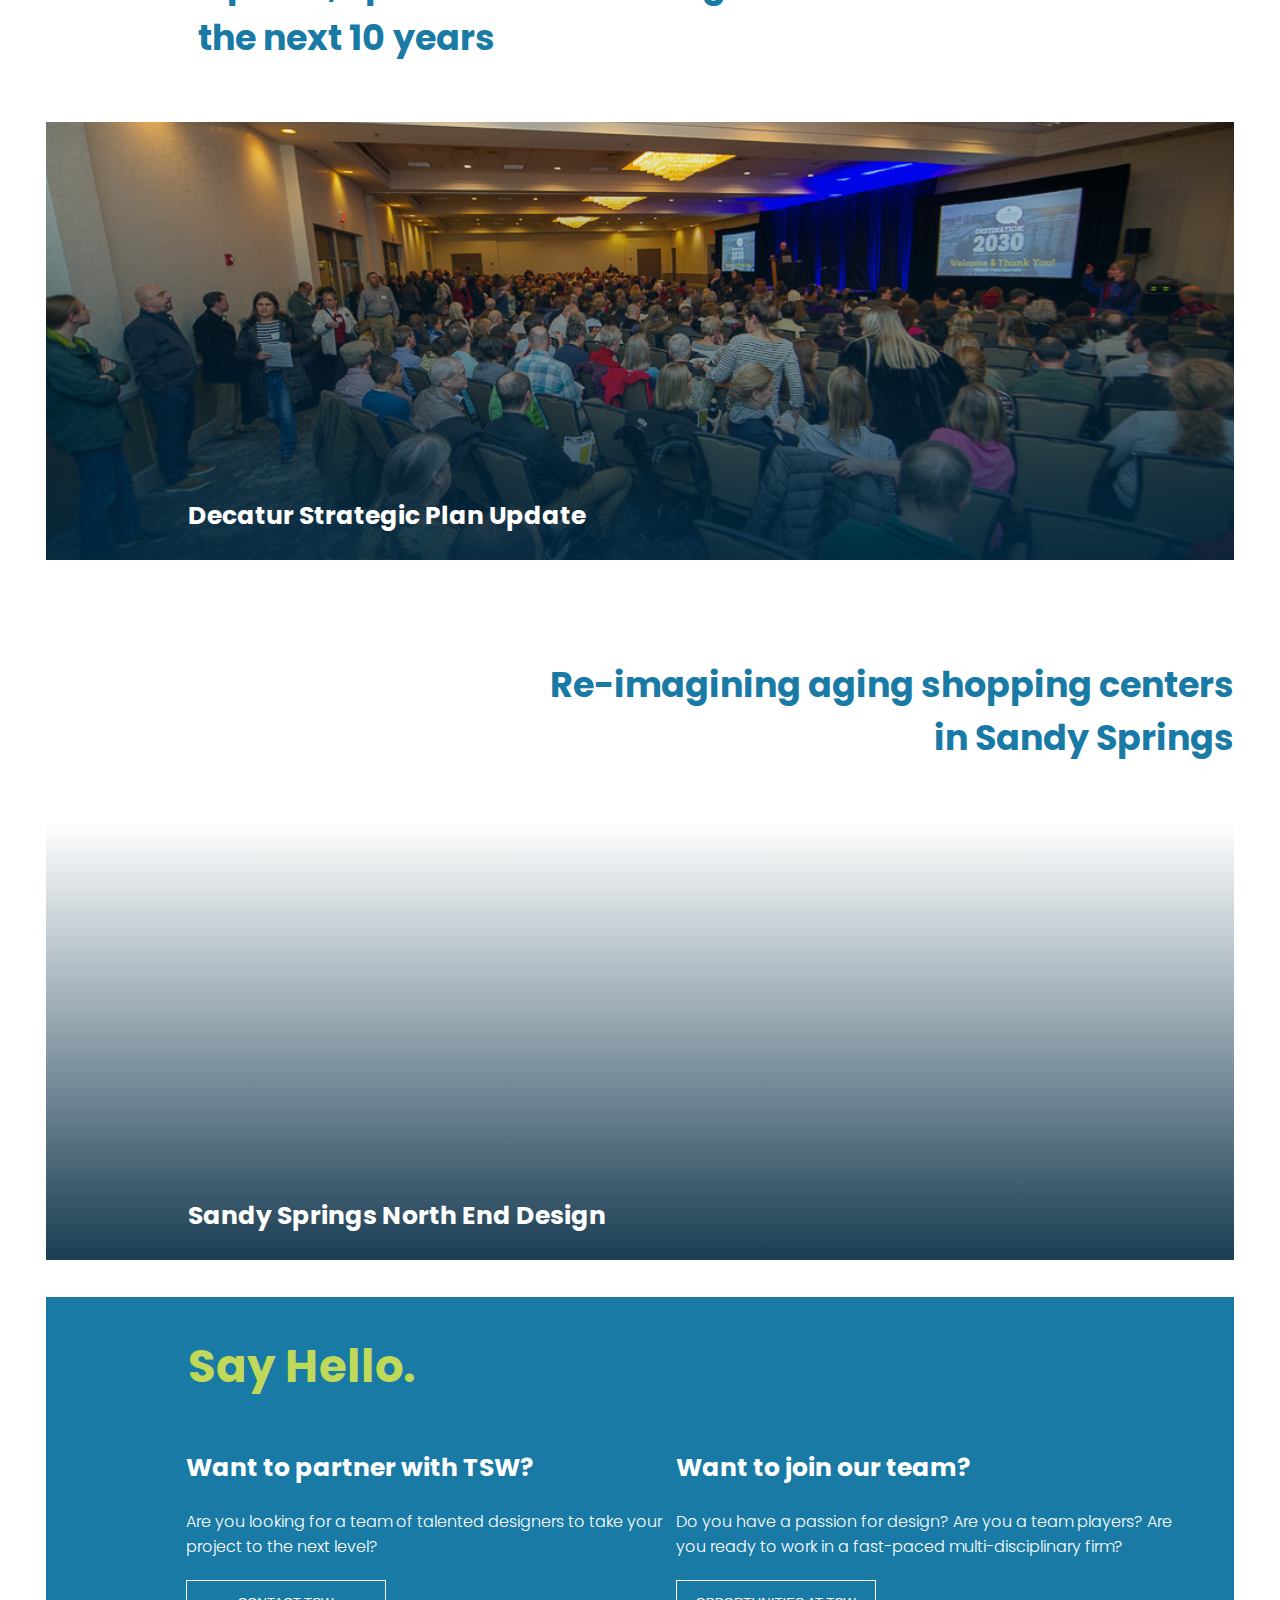
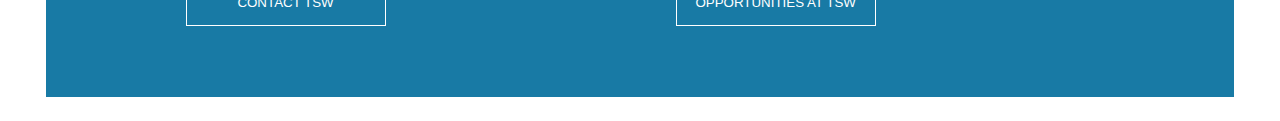
==== commit d344d9f5: "TSW_Website_V5" ====
--- a/index.html
+++ b/index.html
@@ -15,11 +15,23 @@
                 <img src="images-folder/tsw_logo.png">
             </div>
             <nav class="navBar">
-                <a href="about.html">Who We Are</a>
+                <!---<a href="about.html">Who We Are</a> --->
+                <a class="about">
+                    <a class="about toggle">
+                     Who We Are
+                     <span class="plus_minus">+</span>
+                     <div class="toggleContainer">
+                       <div class="option">About TSW</div>
+                       <div class="option">Team</div>
+                       <div class="option">Our Legacy</div>
+                     </div>
+                    </li>
+                </a>
                 <a>What We Do</a>
                 <a href="casestudy.html">Why We Do It</a>
                 <a>How to Connect</a>
             </nav>
+
             <h3 class ="heroProject">
                 <p>Buckhead Redefined LCI</p>
             </h3>
--- a/css-folder/style.css
+++ b/css-folder/style.css
@@ -17,8 +17,31 @@
      background-size: cover;
      background-position: center;
      height:100vh;
-    
-}
+}
+
+.toggleContainer {
+    padding: 15px;
+    display: none;
+    transition: all;
+}
+
+.toggleContainer:active {
+    display: block;
+    background-color: #187aa5;
+    cursor: pointer;
+    color: white;
+}
+.option {
+    display: block;
+    background-color: #187aa5;
+    cursor: pointer;
+    color: white;
+}
+
+.about .toggle {
+    cursor: pointer;
+}
+
 #logo {
     grid-area: logo;
     display: flex;
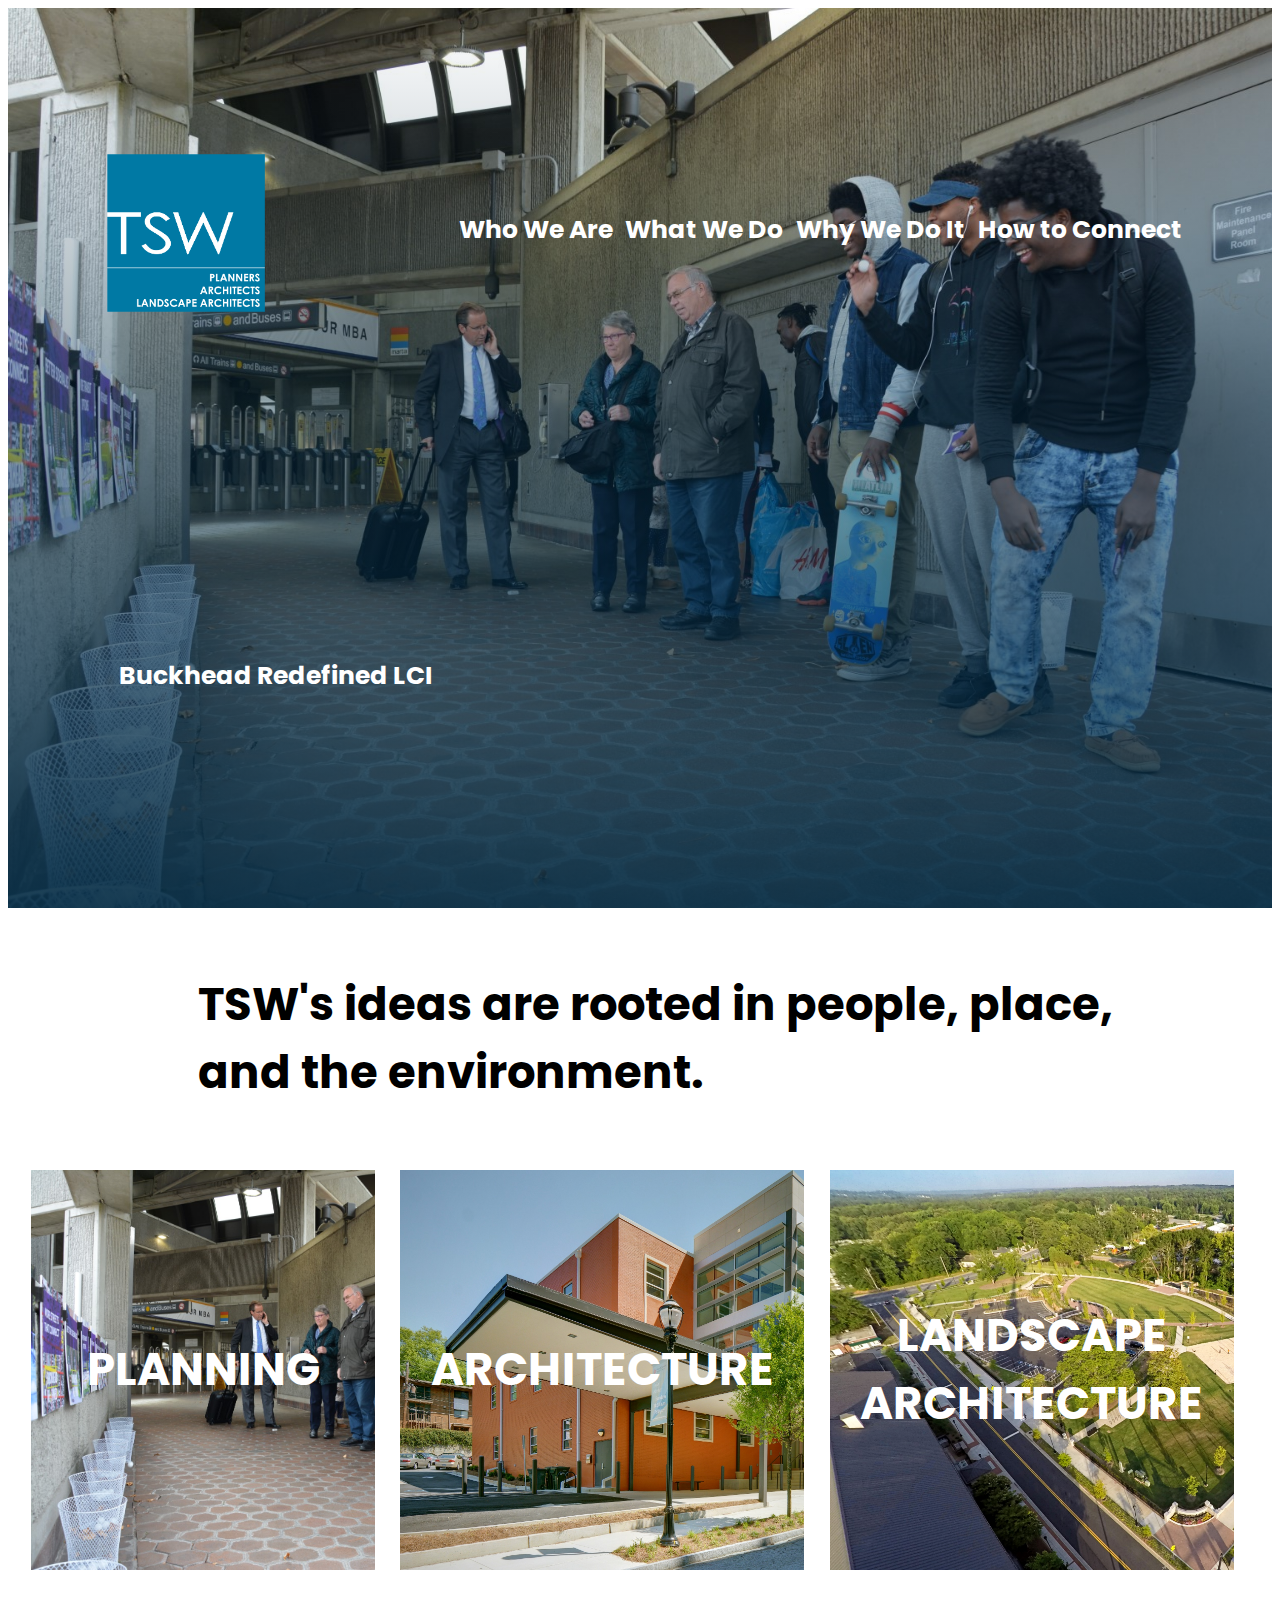
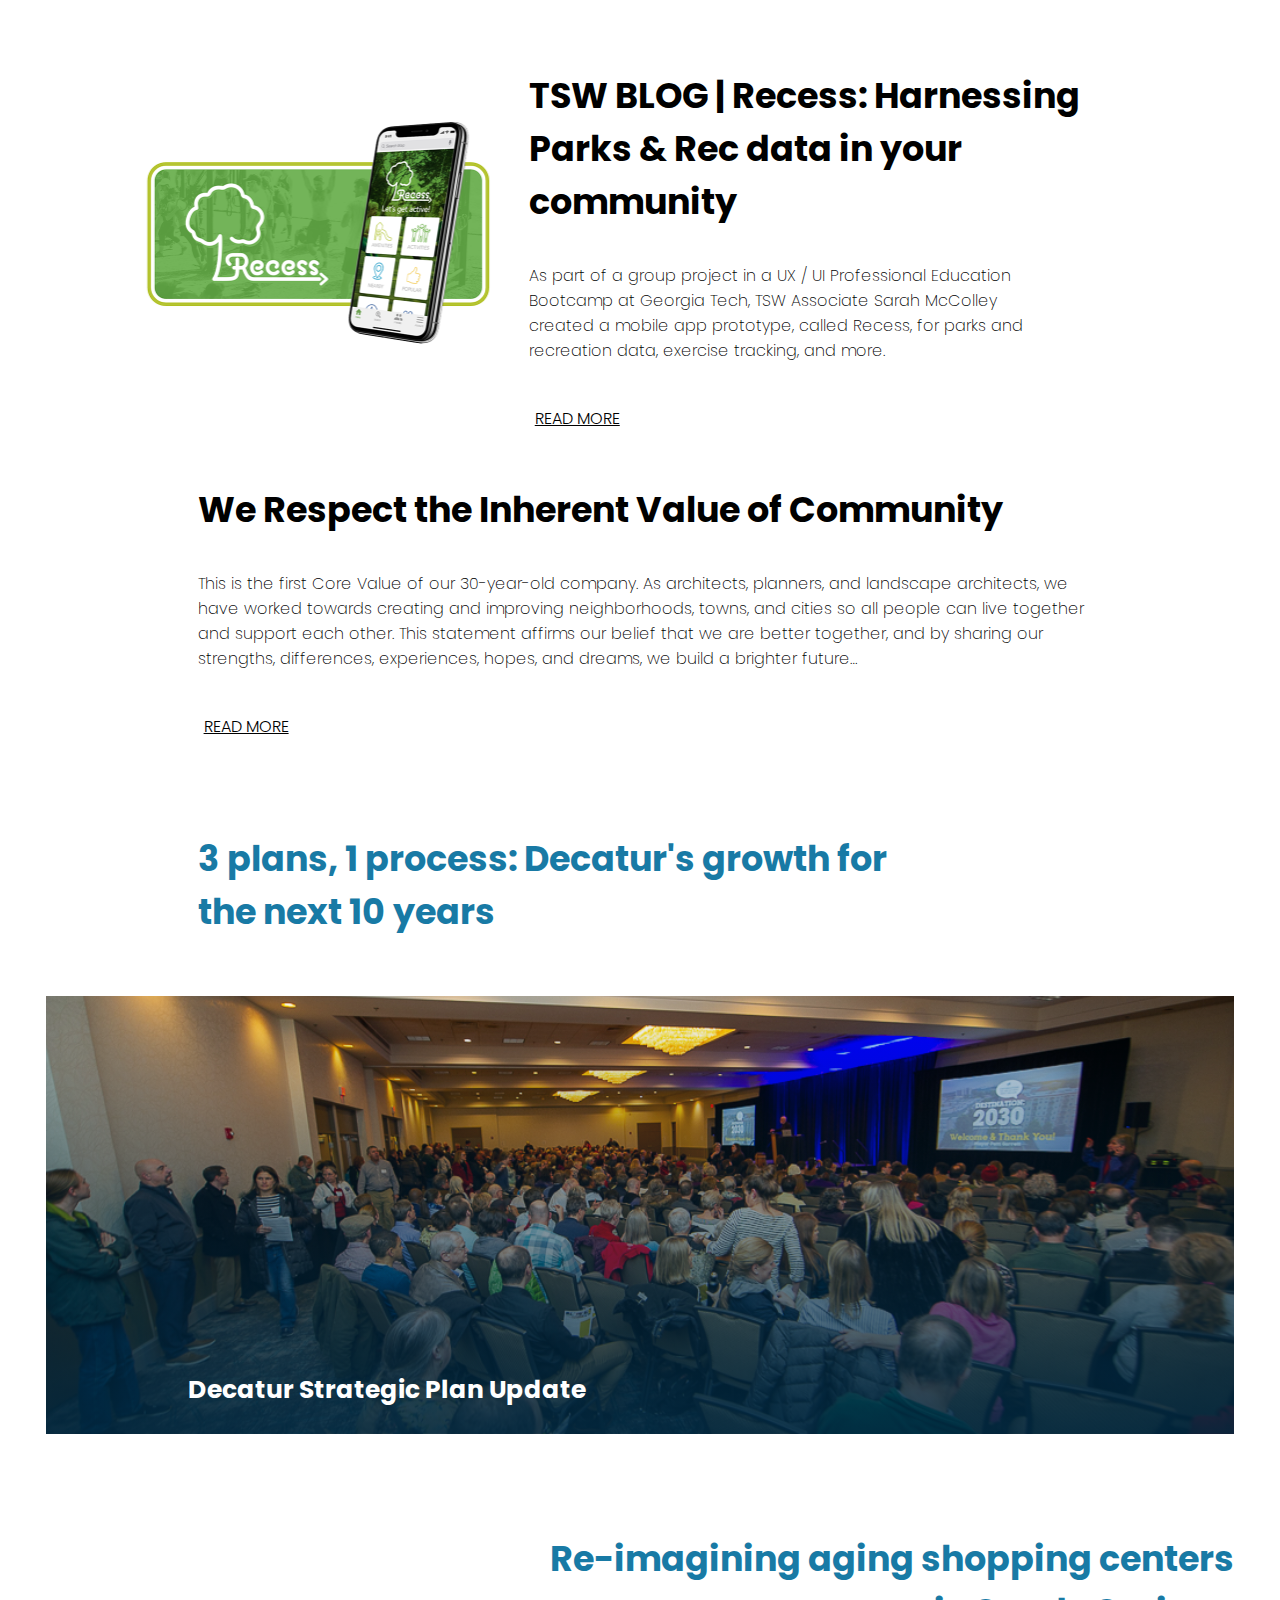
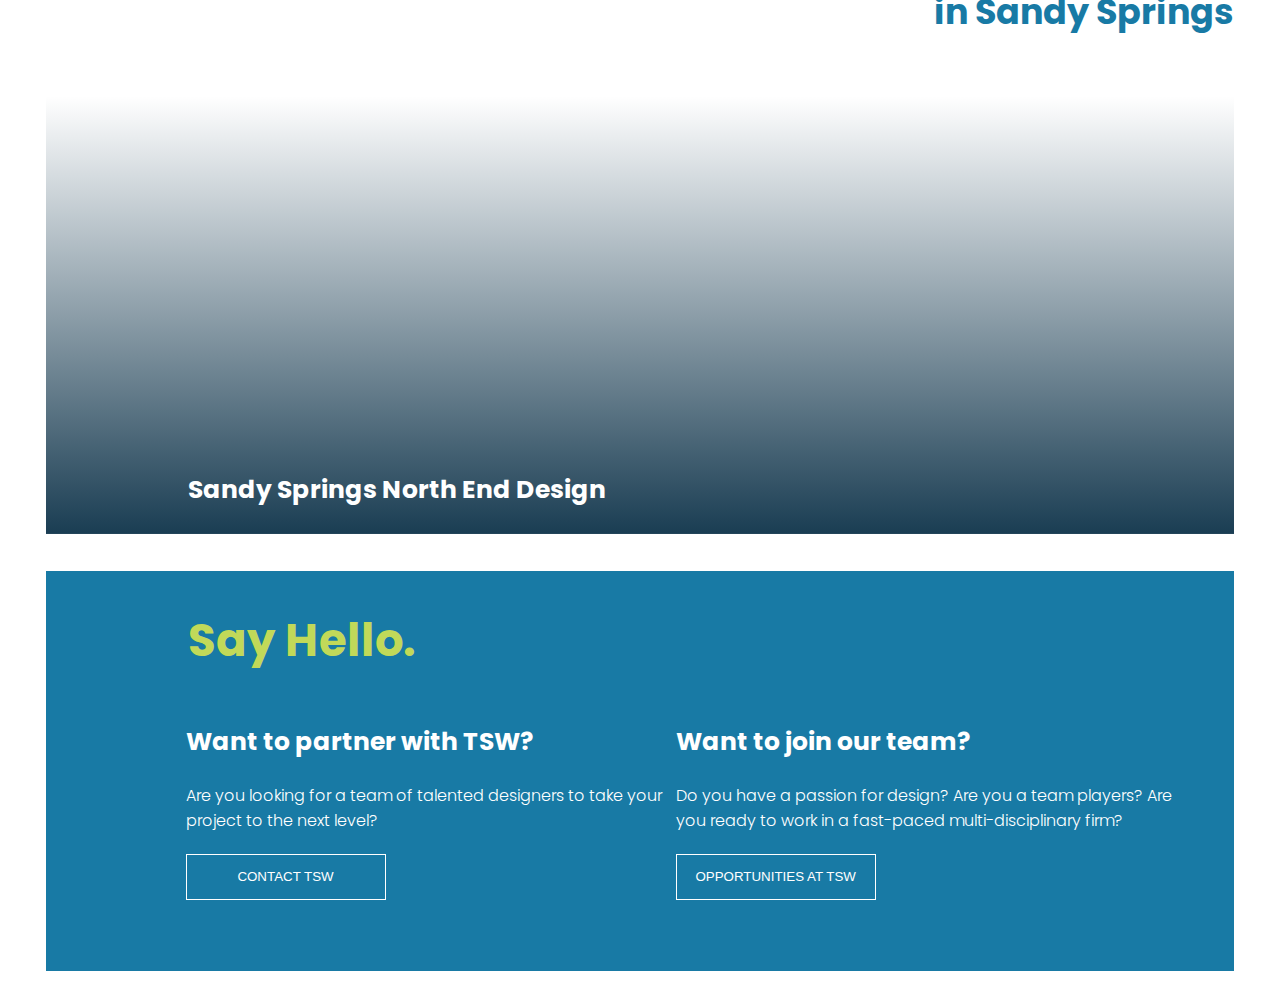
==== commit 69ad0f7b: "TSW_Website_V6" ====
--- a/index.html
+++ b/index.html
@@ -6,17 +6,16 @@
         <link rel="preconnect" href="https://fonts.gstatic.com">
         <link href="https://fonts.googleapis.com/css2?family=Poppins:ital,wght@0,100;0,200;0,300;0,400;0,500;0,600;0,700;0,800;0,900;1,100;1,200;1,300;1,400;1,500;1,600;1,700;1,800;1,900&display=swap" rel="stylesheet">
         <link href="css-folder/style.css" rel="stylesheet" type="text/css">
-        <script src="js-folder/index.js"></script>
-        <script src="https://code.jquery.com/jquery-3.5.1.js"></script>
     </head>
     <body>
+        
         <nav class="primaryNav">
             <div id="logo">
                 <img src="images-folder/tsw_logo.png">
             </div>
             <nav class="navBar">
-                <!---<a href="about.html">Who We Are</a> --->
-                <a class="about">
+                <a href="about.html">Who We Are</a>
+                <!---<a class="about">
                     <a class="about toggle">
                      Who We Are
                      <span class="plus_minus">+</span>
@@ -26,7 +25,7 @@
                        <div class="option">Our Legacy</div>
                      </div>
                     </li>
-                </a>
+                </a> --->
                 <a>What We Do</a>
                 <a href="casestudy.html">Why We Do It</a>
                 <a>How to Connect</a>
@@ -69,7 +68,16 @@
                 </button>
             </div>
             
-            
+            <div id="modal" role="dialog">
+                <div class = "modalContent">
+                    <button class="close">&times;</button>
+                    <p>We Respect the Inherent Value of Community</p>
+                    <a>This is the first Core Value of our 30-year-old company.  As architects, planners, and landscape architects, we have worked towards creating and improving neighborhoods, towns, and cities so all people can live together and support each other.  This statement affirms our belief that we are better together, and by sharing our strengths, differences, experiences, hopes, and dreams, we build a brighter future for everyone.
+                        <br><br>Sadly, it has become obvious that we have not lived up to this ideal.  All of us at TSW deplore the institutionalized racism that continues to plague our city, state, and country.  We understand that the buildings, communities, and greenspaces we design, and especially the planning efforts we undertake, can either contribute to the problem or be part of the solution.  We pledge to do better with the choices we make and to remain committed to respect, inclusivity, and equity.  Internally, we are committed to expanding the diversity of our staff to better reflect the diversity of our city, while simultaneously increasing our own awareness and understanding.
+                        <br><br>In our business, we begin by sitting down with our clients and listening to their goals.  Their vision informs our work.  In the same way, we will listen, learn, and make better-informed decisions as we work together to help heal the racial injustice that continues to plague our communities and harm our neighbors.
+                    </a>
+                </div>
+            </div>
             <div class="valueCommunity">
                 <h2 class="valueName">
                     <p>We Respect the Inherent Value of Community</p>
@@ -77,20 +85,10 @@
                 <h4 class="valueDesc">
                     <p>This is the first Core Value of our 30-year-old company.  As architects, planners, and landscape architects, we have worked towards creating and improving neighborhoods, towns, and cities so all people can live together and support each other. This statement affirms our belief that we are better together, and by sharing our strengths, differences, experiences, hopes, and dreams, we build a brighter future…</p>
                 </h4>
-                <button class="readMore value">
+                <button class="readMore-value">
                     <h4>READ MORE</h4>
                 </button>
-            </div>
-            <div id="modal" role="dialog">
-                <div class = "modalContent">
-                    <span class="close">&times;</span>
-                    <p>We Respect the Inherent Value of Community</p>
-                    <a>This is the first Core Value of our 30-year-old company.  As architects, planners, and landscape architects, we have worked towards creating and improving neighborhoods, towns, and cities so all people can live together and support each other.  This statement affirms our belief that we are better together, and by sharing our strengths, differences, experiences, hopes, and dreams, we build a brighter future for everyone.
-                        <br><br>Sadly, it has become obvious that we have not lived up to this ideal.  All of us at TSW deplore the institutionalized racism that continues to plague our city, state, and country.  We understand that the buildings, communities, and greenspaces we design, and especially the planning efforts we undertake, can either contribute to the problem or be part of the solution.  We pledge to do better with the choices we make and to remain committed to respect, inclusivity, and equity.  Internally, we are committed to expanding the diversity of our staff to better reflect the diversity of our city, while simultaneously increasing our own awareness and understanding.
-                        <br><br>In our business, we begin by sitting down with our clients and listening to their goals.  Their vision informs our work.  In the same way, we will listen, learn, and make better-informed decisions as we work together to help heal the racial injustice that continues to plague our communities and harm our neighbors.
-                    </a>
-                </div>
-            </div>
+            </div> 
         </section>
 
         <section class="featuredProjects">
@@ -111,7 +109,7 @@
                 </h3>
             </div>
         </section>
-
+        
         <section class="footer">
             <h1 class="sayHello">Say Hello.</h1>
             <div class="footerLeft">
@@ -133,5 +131,7 @@
                 </button>
             </div>
         </section>
+        <script src="https://code.jquery.com/jquery-3.5.1.js"></script>
+        <script src="js-folder/index.js"></script>
     </body>
 </html>--- a/css-folder/style.css
+++ b/css-folder/style.css
@@ -19,7 +19,7 @@
      height:100vh;
 }
 
-.toggleContainer {
+/* .toggleContainer {
     padding: 15px;
     display: none;
     transition: all;
@@ -36,11 +36,11 @@
     background-color: #187aa5;
     cursor: pointer;
     color: white;
-}
-
-.about .toggle {
+} */
+
+/* .about .toggle {
     cursor: pointer;
-}
+} */
 
 #logo {
     grid-area: logo;
@@ -226,7 +226,14 @@
     border-style: none;
     background-color: transparent;
 }
-.readMore:hover{
+.readMore-value {
+    font-weight: 900;
+    text-decoration: underline;
+    border-color: none;
+    border-style: none;
+    background-color: transparent;
+}
+.readMore-value:hover{
     color: #187AA5;
 }
 .valueCommunity {
@@ -242,16 +249,13 @@
     font-weight: 200;
     width: 85%;
 }
-/**MODAL CSS*/
-
-.modal{
-    display: flex;
+
+#modal{
+    display: none;
     flex-grow: 1;
     margin-left: 15%;
     margin-right: auto;
     z-index: 5;
-    background-color: rgb(0,0,0); /* Fallback color */
-    background-color: rgba(0,0,0,0.4); /* Black w/ opacity */
 }
 .modalContent {
     background-color: #187AA5;
@@ -281,12 +285,18 @@
     float: right;
     font-size: 28px;
     font-weight: bold;
+    border-color: none;
+    border-style: none;
+    background-color: transparent;
 } 
   .close:hover,
   .close:focus {
     color: #c1d959;
     text-decoration: none;
     cursor: pointer;
+    border-color: none;
+    border-style: none;
+    background-color: transparent;
 }
 
 /*Featured Projects*/
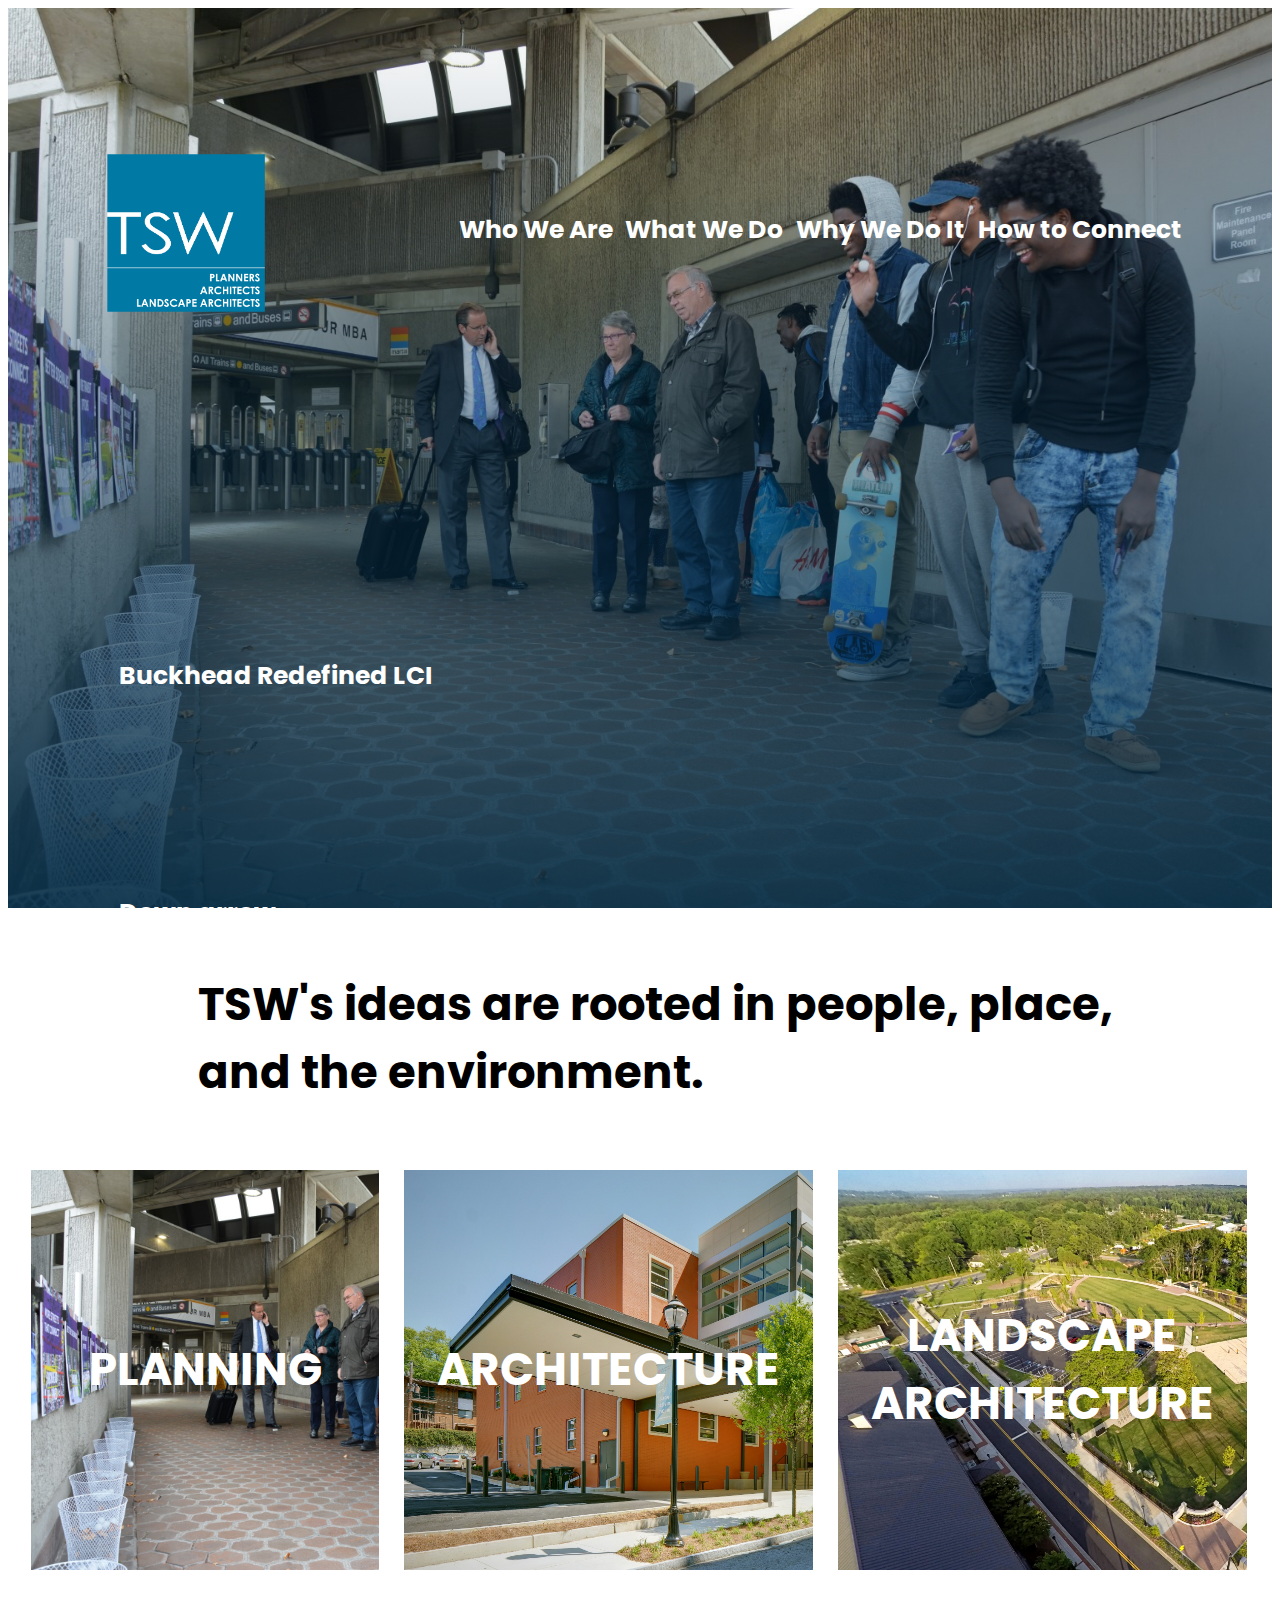
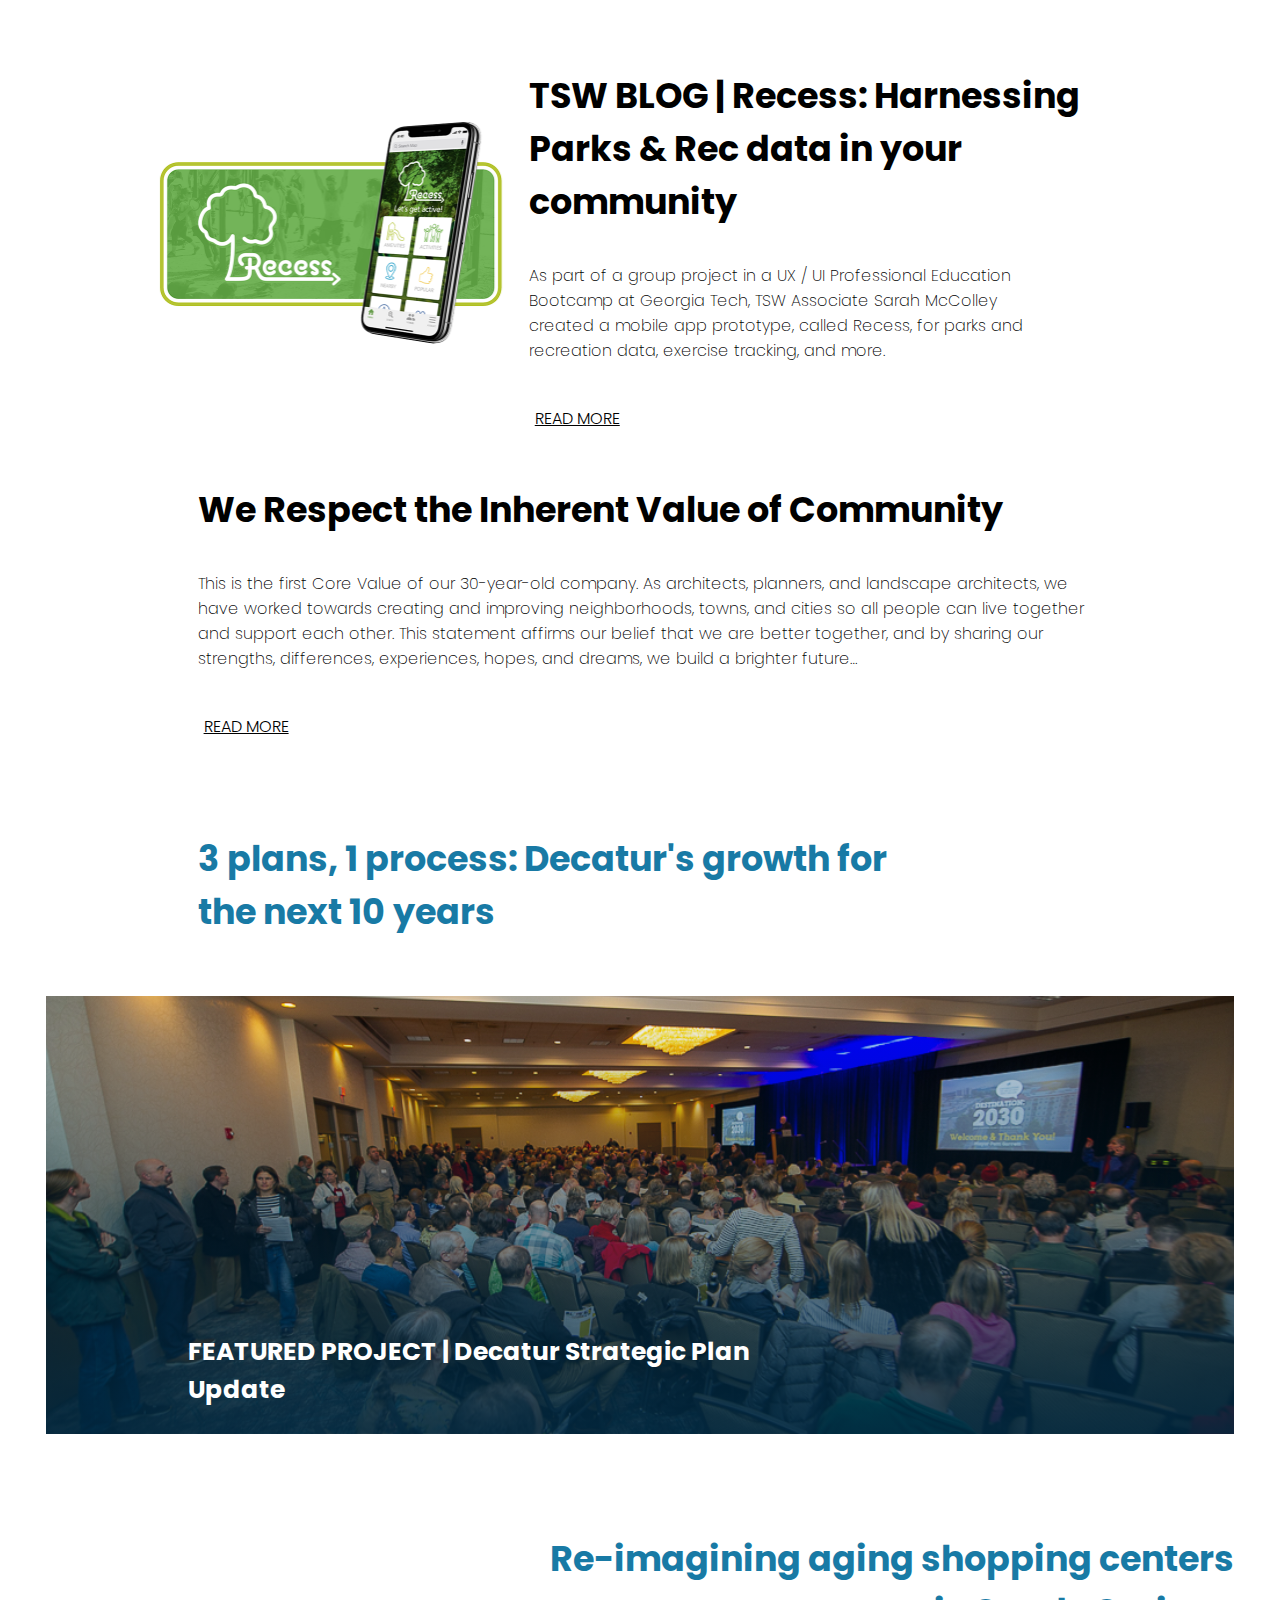
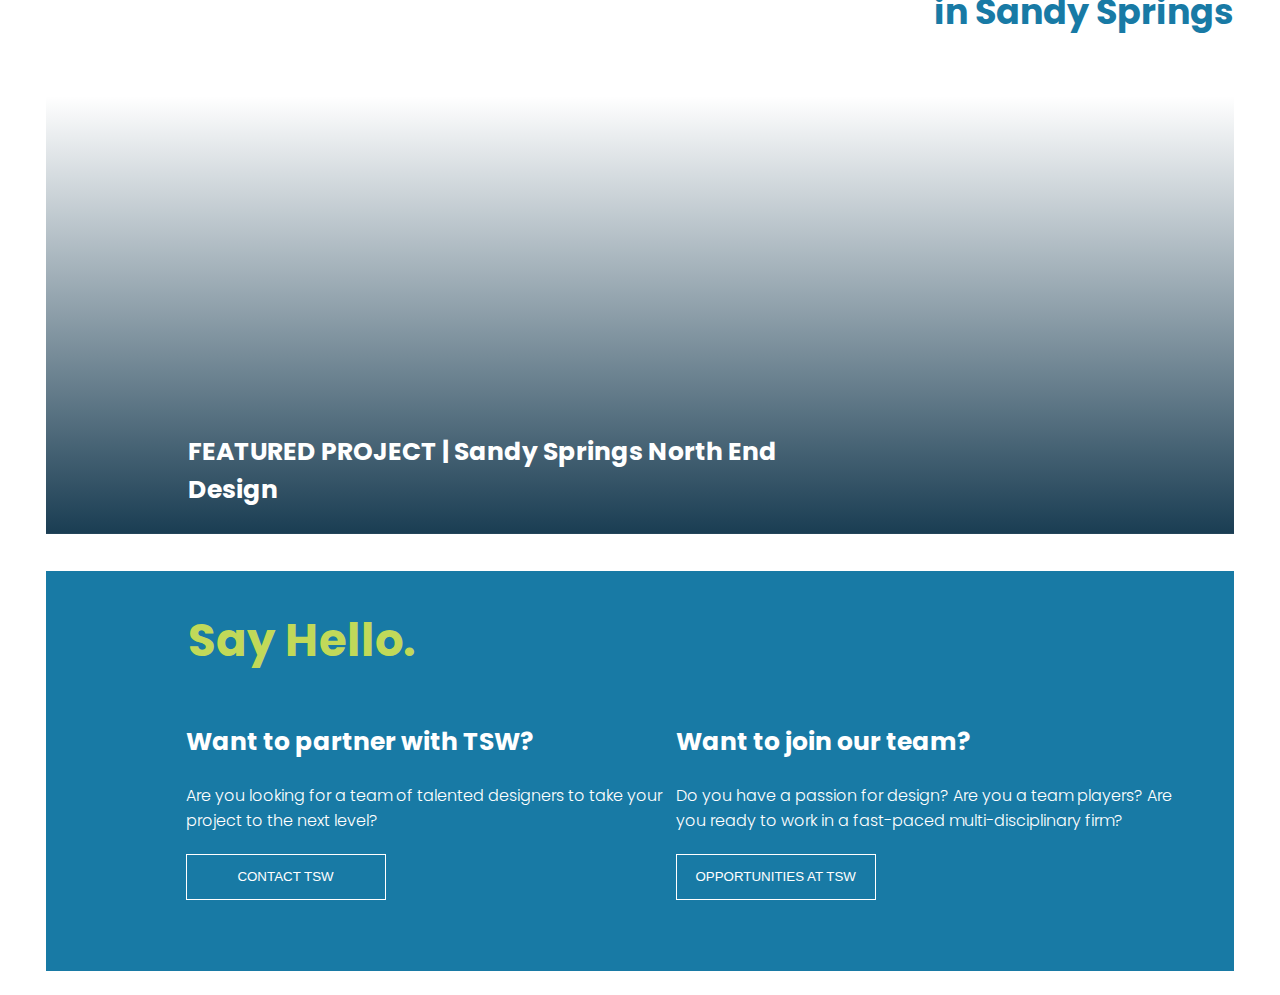
==== commit 15b7c201: "TSW Website V7" ====
--- a/index.html
+++ b/index.html
@@ -33,6 +33,7 @@
 
             <h3 class ="heroProject">
                 <p>Buckhead Redefined LCI</p>
+                <p>Down arrow</p>
             </h3>
         </nav>
 
@@ -97,7 +98,7 @@
             </h2>
             <div id="decatur">
                 <h3 class="projectName">
-                    <p>Decatur Strategic Plan Update</p>
+                    <p>FEATURED PROJECT | Decatur Strategic Plan Update</p>
                 </h3>
             </div>
             <h2 class="ssHeadline">
@@ -105,7 +106,7 @@
             </h2>
             <div id="sandySprings">
                 <h3 class="projectName">
-                    <p>Sandy Springs North End Design</p>
+                    <p>FEATURED PROJECT | Sandy Springs North End Design</p>
                 </h3>
             </div>
         </section>
--- a/css-folder/style.css
+++ b/css-folder/style.css
@@ -86,12 +86,15 @@
     
 }
 .heroProject p {
+    display: flex;
+    align-content: center;
     margin-left: 25%;
     margin-right: 0 auto;
     color: white;
     width: 90%;
     font-weight: 700;
     margin-top: 45%;
+    
 }
 
 /*Studios*/
@@ -114,7 +117,7 @@
         "planning architecture larch";
     text-align: center;
     align-content: center; 
-    margin-right: 3%;
+    margin-right: 2%;
     margin-left: -3%;
     margin-top: 5%;
     margin-bottom: 5%;
@@ -127,6 +130,7 @@
     background-image: url(../images-folder/buckhead_redefined.JPG);
     background-size: cover;
     margin-left: 15%;
+    margin-right: 0 auto;
     justify-content: center;
     align-items: center;
     
@@ -207,12 +211,13 @@
     background-image: url(../images-folder/recess_home.png);
     background-size: cover;
     background-position: center;
-    margin-left: 25%;
+    margin-left: 30%;
 }
 
 #BlogPost {
     grid-area: BlogPost;
     margin-right: 15%;
+    margin-left: 0 auto;
 }
 
 .BlogDesc p {
